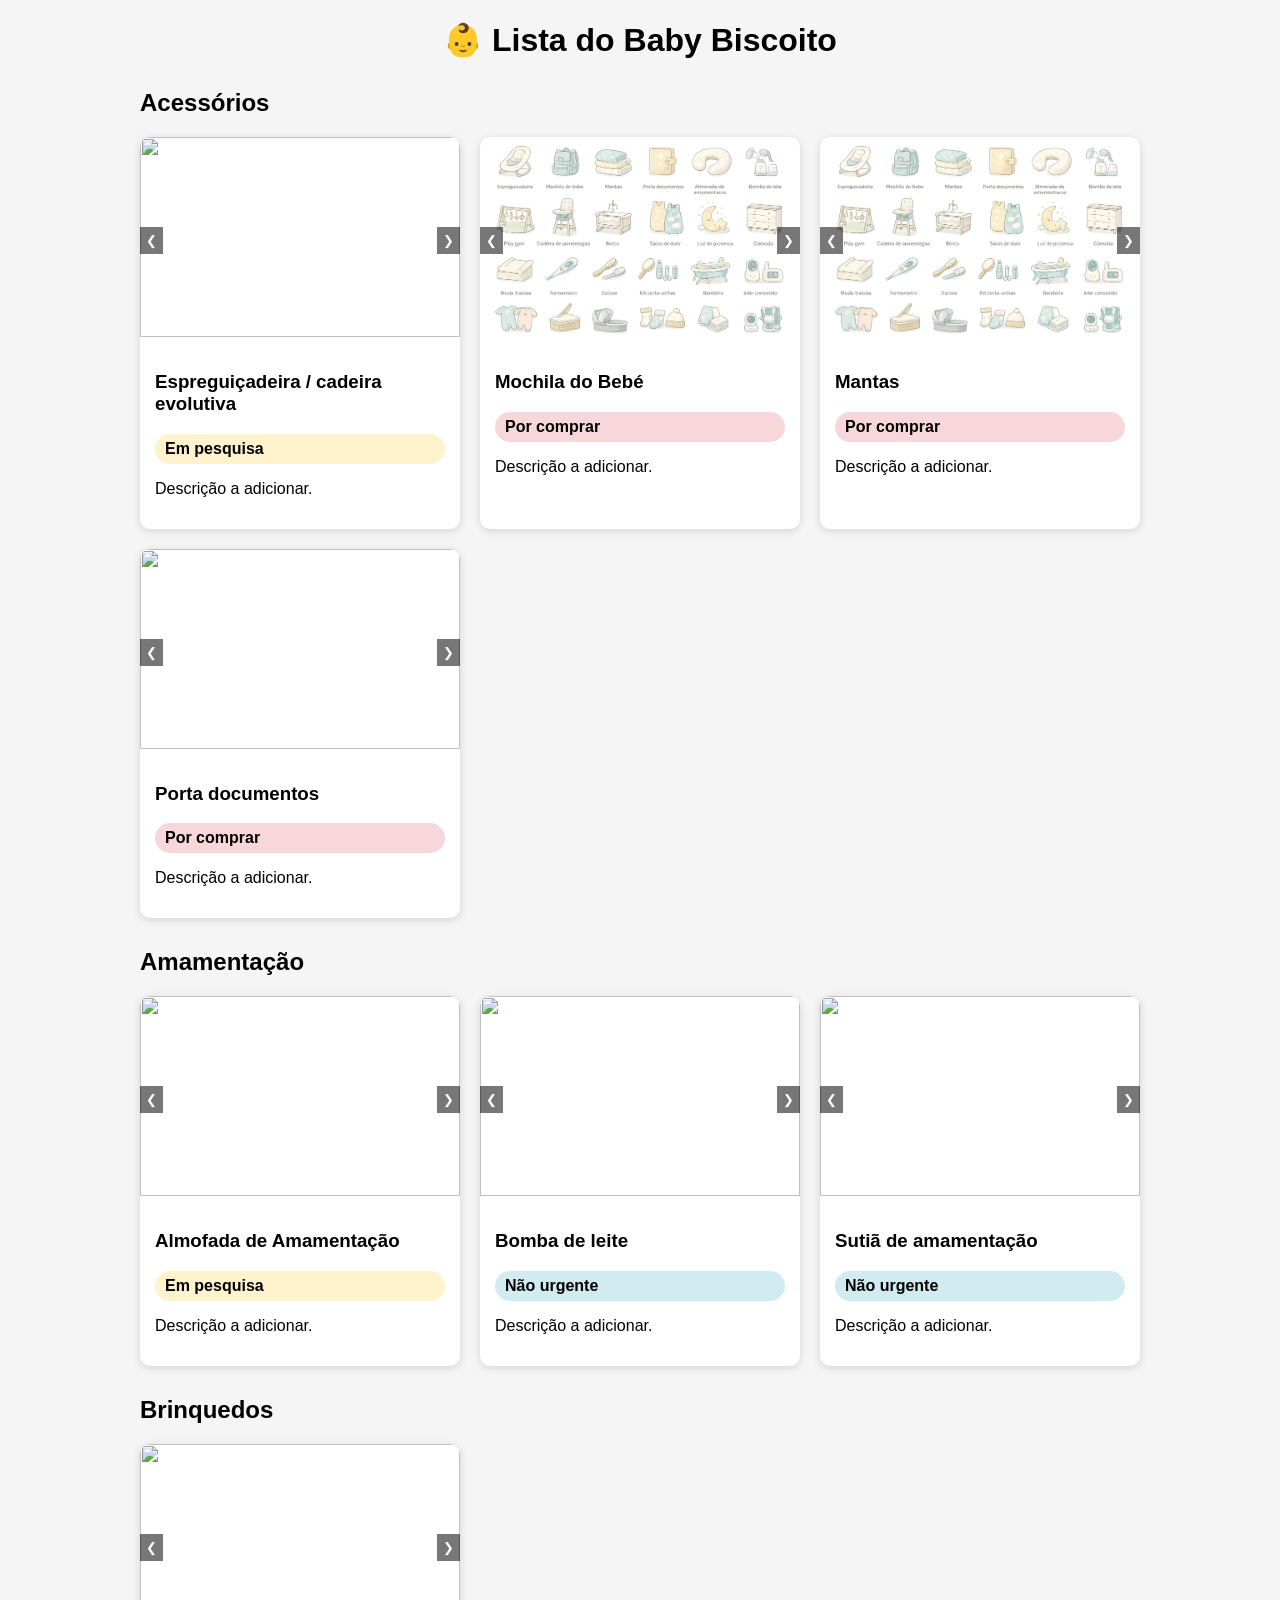
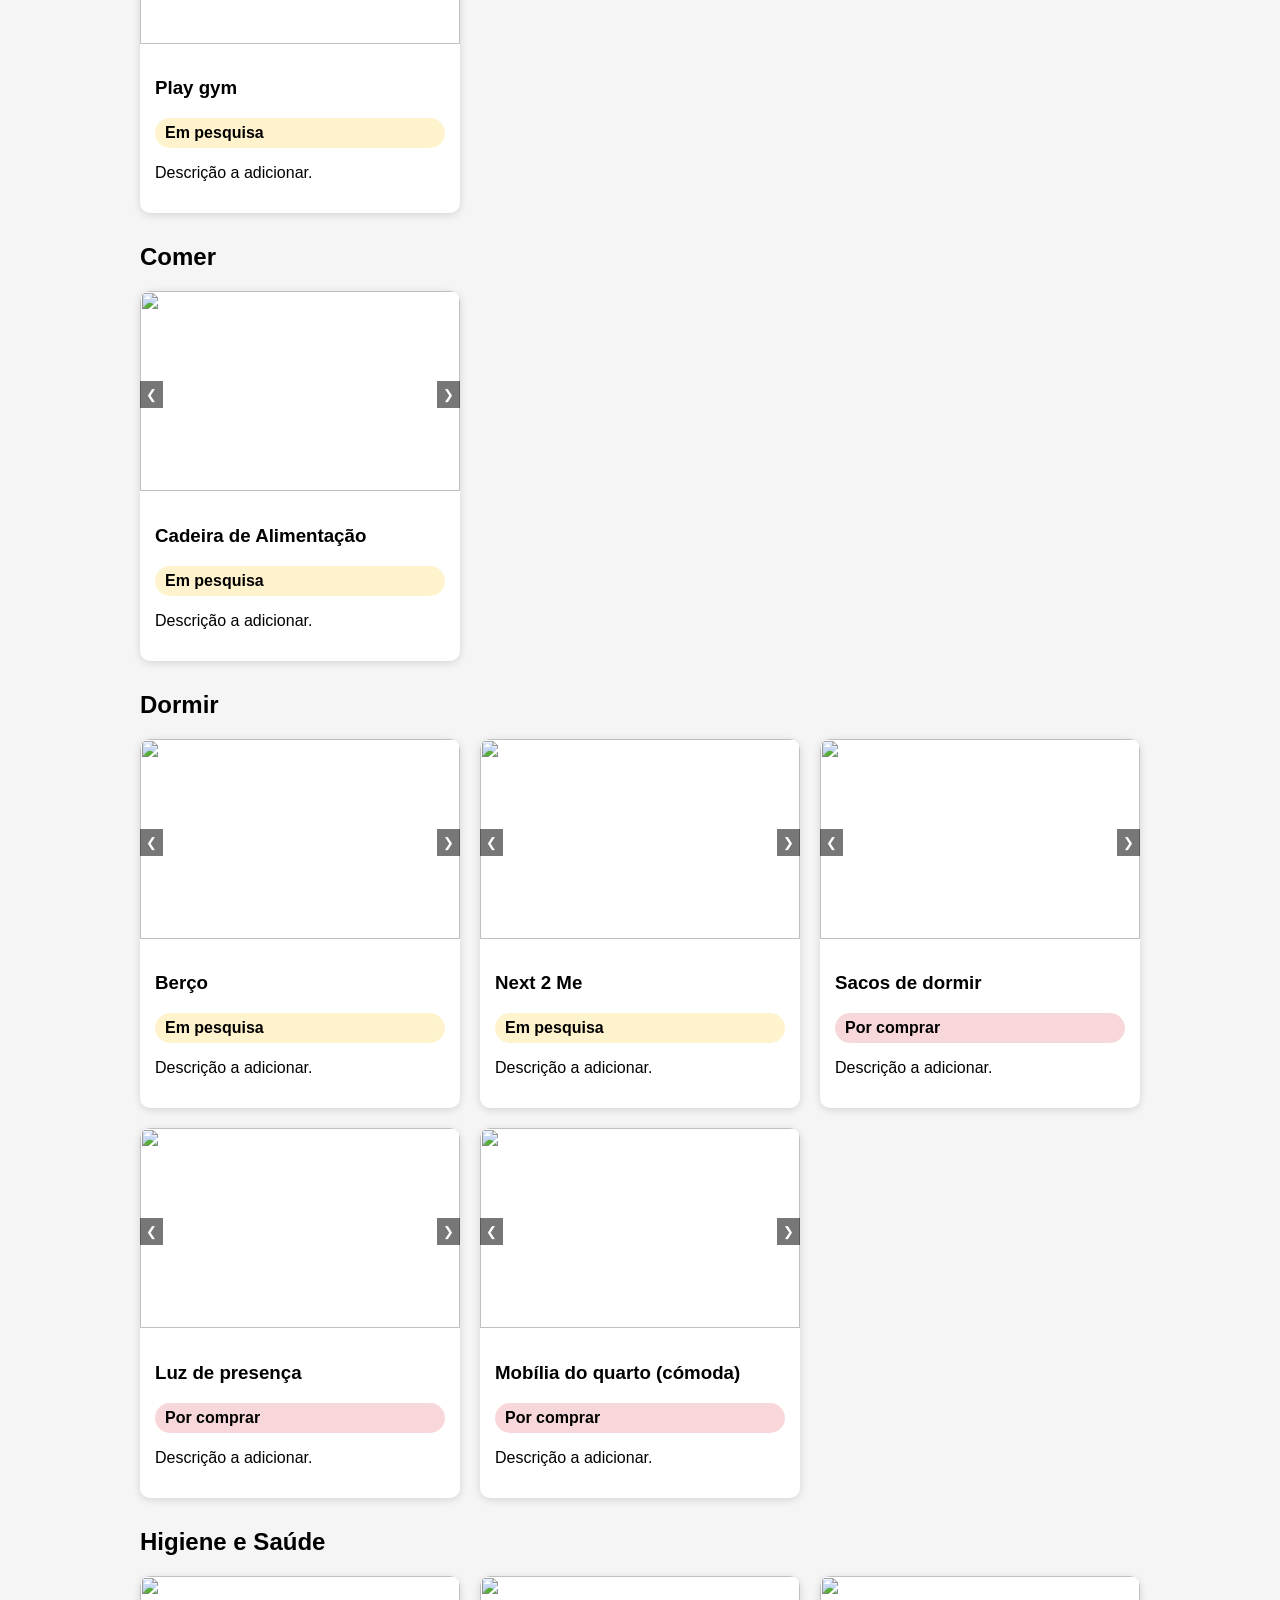
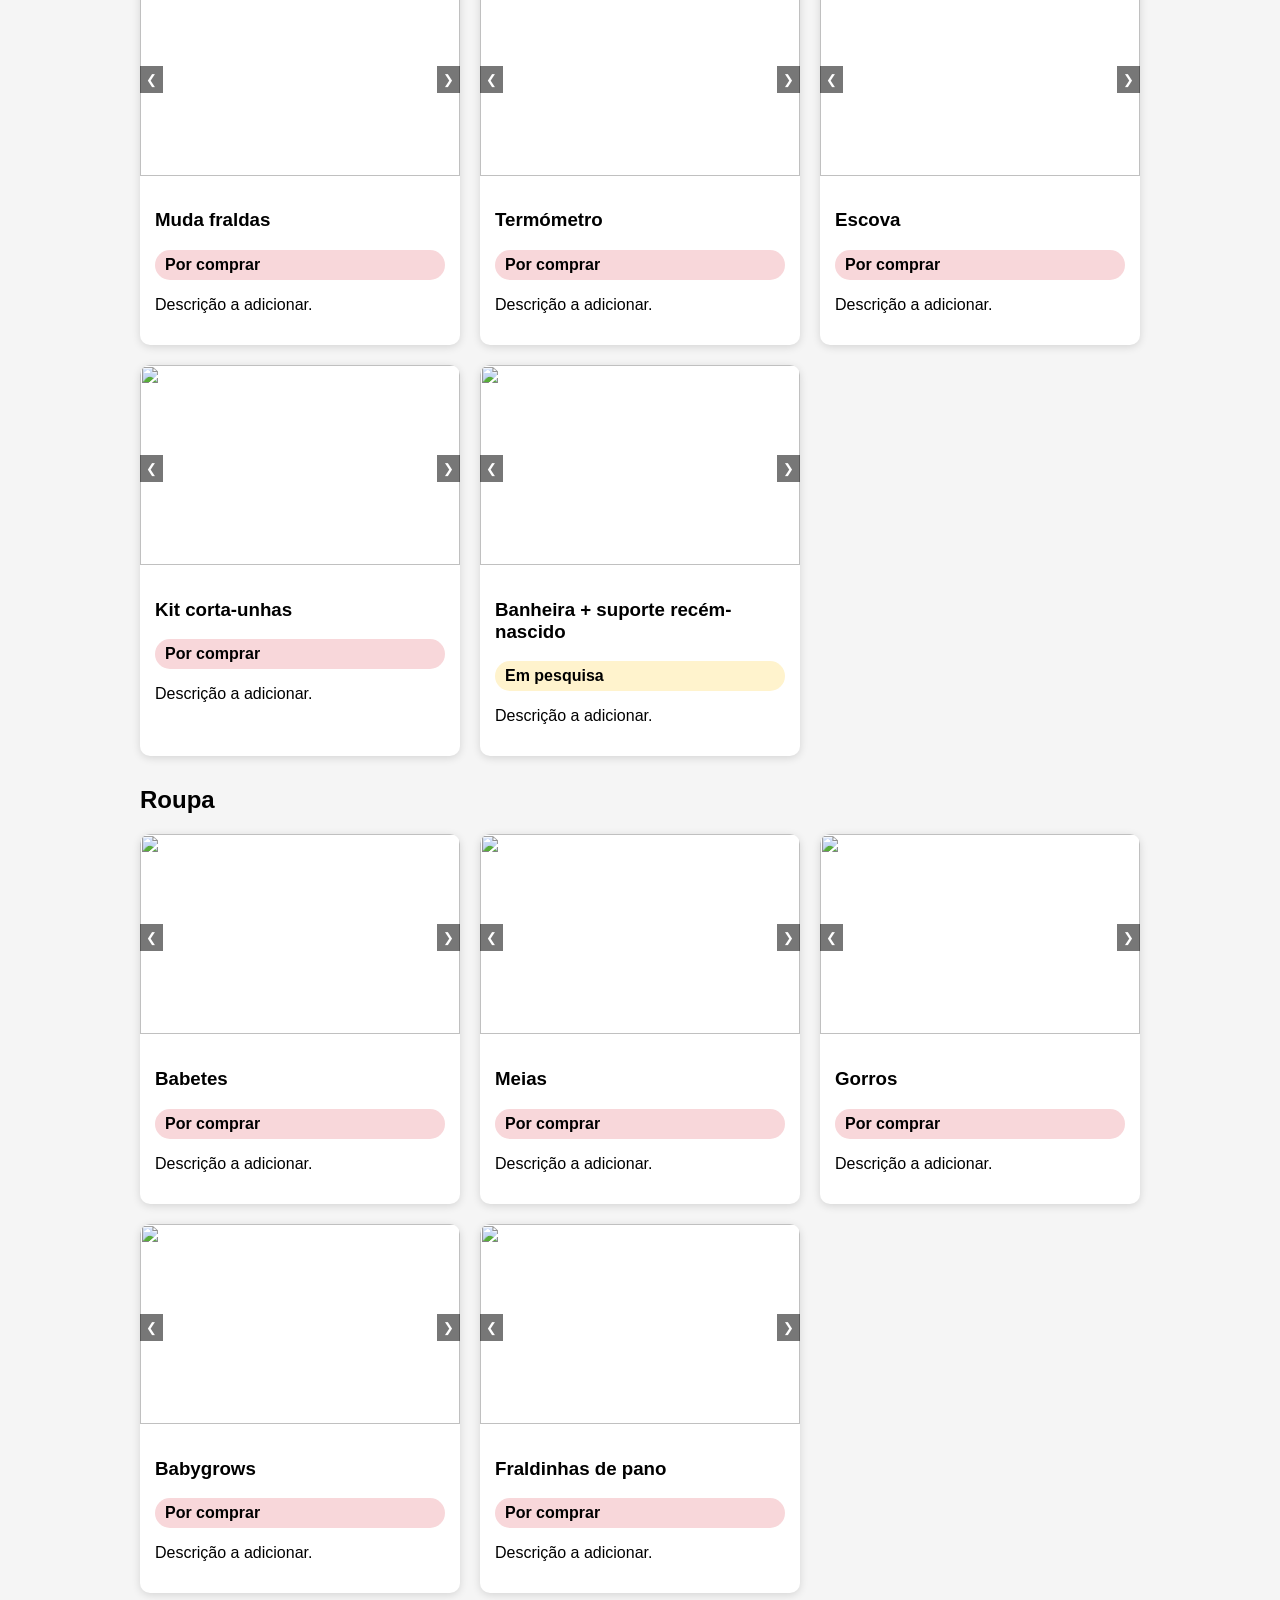
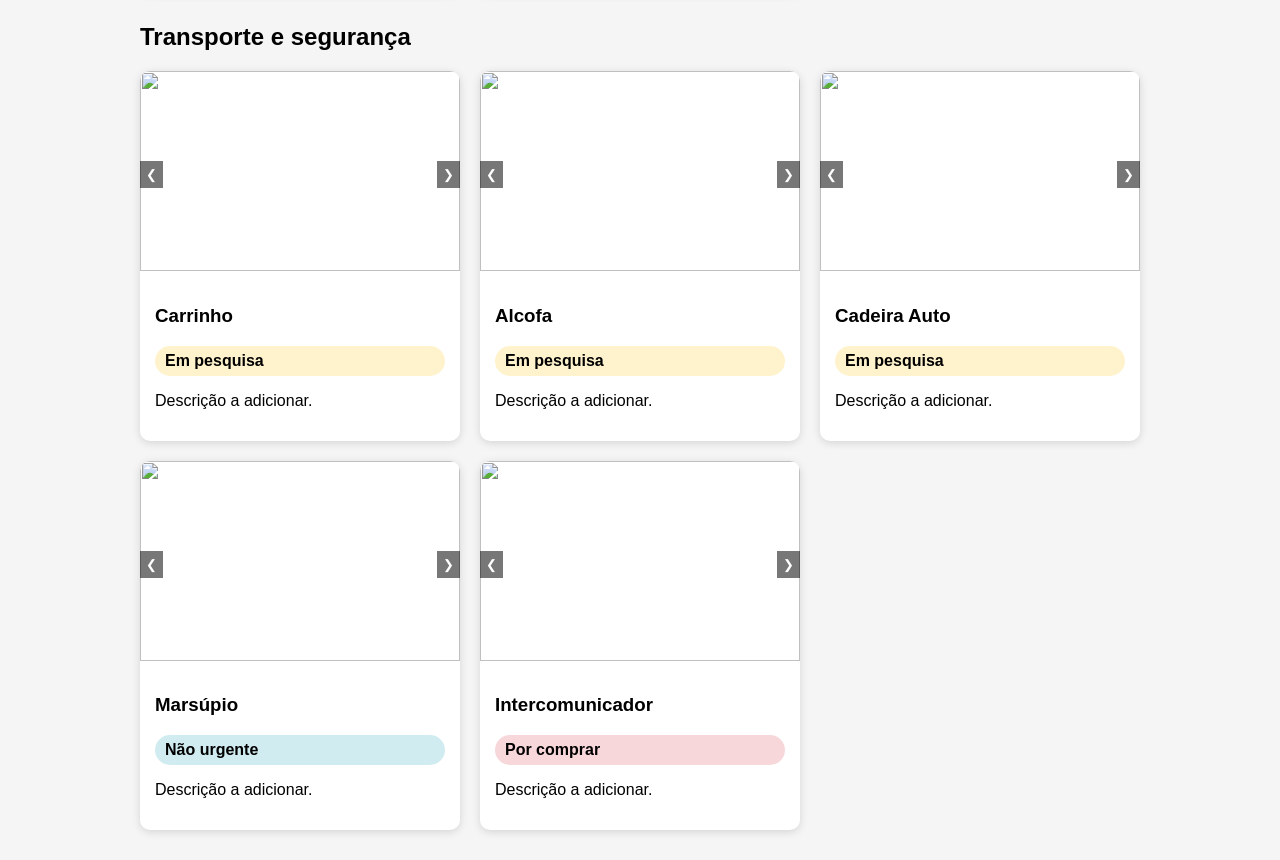
==== index.html @ 650ab115 "image test" ====
<!DOCTYPE html>
<html lang="pt">

  <head>
    <meta charset="UTF-8">
    <meta name="viewport" content="width=device-width,initial-scale=1">
    <title>Baby</title>
    <style>
      body {
        font-family: Arial;
        background: #f5f5f5;
        margin: 20px
      }

      h1 {
        text-align: center
      }

      .cat {
        margin: 30px 0
      }

      .grid {
        display: grid;
        grid-template-columns: repeat(4, 320px);
        justify-content: center;
        gap: 20px;
      }

      .card {
        background: #fff;
        border-radius: 10px;
        box-shadow: 0 2px 8px #0002;
        overflow: hidden
      }

      .carousel {
        position: relative
      }

      .carousel img {
        display: none;
        width: 100%;
        height: 200px;
        object-fit: cover
      }

      .carousel img.active {
        display: block
      }

      .btn {
        position: absolute;
        top: 45%;
        background: #0008;
        color: #fff;
        border: 0;
        padding: 6px
      }

      .prev {
        left: 0
      }

      .next {
        right: 0
      }

      .content {
        padding: 15px
      }

      .badge {
        display: inline-block;
        padding: 6px 10px;
        border-radius: 20px;
        font-weight: bold
      }

      @media (max-width:1400px) {
        .grid {
          grid-template-columns: repeat(3, 320px);
        }
      }

      @media (max-width:1050px) {
        .grid {
          grid-template-columns: repeat(2, 320px);
        }
      }

      @media (max-width:700px) {
        .grid {
          grid-template-columns: 320px;
        }
      }

      .card {
        width: 320px;
        height: 100%;
        display: flex;
        flex-direction: column;
      }

      .carousel {
        height: 200px;
      }

      .content {
        display: flex;
        flex-direction: column;
        flex: 1;
      }

      .cat {
        width: max-content;
        margin: 30px auto;
      }

      .cat h2 {
        width: calc(4 * 320px + 3 * 20px);
        max-width: 100%;
        margin: 0 auto 20px auto;
      }

      @media (max-width:1400px) {
        .cat h2 {
          width: calc(3 * 320px + 2 * 20px);
        }
      }

      @media (max-width:1050px) {
        .cat h2 {
          width: calc(2 * 320px + 1 * 20px);
        }
      }

      @media (max-width:700px) {
        .cat h2 {
          width: 320px;
        }
      }
    </style>
    <style>
      .pesq {
        background: #fff3cd
      }

      .comp {
        background: #f8d7da
      }

      .na {
        background: #d1ecf1
      }
    </style>
  </head>

  <body>
    <h1>👶 Lista do Baby Biscoito</h1>
    <div class="cat">
      <h2>Acessórios</h2>
      <div class="grid">
        <div class="card">
          <div class="carousel"><img class="active" src="img/imagination.png"><img src="https://picsum.photos/seed/Espreguiçadeira/cadeiraevolutiva2/600/400"><button class="btn prev">❮</button><button class="btn next">❯</button></div>
          <div class="content">
            <h3>Espreguiçadeira / cadeira evolutiva</h3>
            <span class="badge pesq">Em pesquisa</span>
            <p>Descrição a adicionar.</p>
          </div>
        </div>
        <div class="card">
          <div class="carousel"><img class="active" src="img/baby.png"><img src="https://picsum.photos/seed/MochiladoBebé2/600/400"><button class="btn prev">❮</button><button class="btn next">❯</button></div>
          <div class="content">
            <h3>Mochila do Bebé</h3>
            <span class="badge comp">Por comprar</span>
            <p>Descrição a adicionar.</p>
          </div>
        </div>
        <div class="card">
          <div class="carousel"><img class="active" src="img/baby.png"><img src="https://picsum.photos/seed/Mantas2/600/400"><button class="btn prev">❮</button><button class="btn next">❯</button></div>
          <div class="content">
            <h3>Mantas</h3>
            <span class="badge comp">Por comprar</span>
            <p>Descrição a adicionar.</p>
          </div>
        </div>
        <div class="card">
          <div class="carousel"><img class="active" src="img/imagination.png"><img src="https://picsum.photos/seed/Portadocumentos2/600/400"><button class="btn prev">❮</button><button class="btn next">❯</button></div>
          <div class="content">
            <h3>Porta documentos</h3>
            <span class="badge comp">Por comprar</span>
            <p>Descrição a adicionar.</p>
          </div>
        </div>
      </div>
    </div>
    <div class="cat">
      <h2>Amamentação</h2>
      <div class="grid">
        <div class="card">
          <div class="carousel"><img class="active" src="img/imagination.png"><img src="https://picsum.photos/seed/AlmofadadeAmamentação2/600/400"><button class="btn prev">❮</button><button class="btn next">❯</button></div>
          <div class="content">
            <h3>Almofada de Amamentação</h3>
            <span class="badge pesq">Em pesquisa</span>
            <p>Descrição a adicionar.</p>
          </div>
        </div>
        <div class="card">
          <div class="carousel"><img class="active" src="img/imagination.png"><img src="https://picsum.photos/seed/Bombadeleite2/600/400"><button class="btn prev">❮</button><button class="btn next">❯</button></div>
          <div class="content">
            <h3>Bomba de leite</h3>
            <span class="badge na">Não urgente</span>
            <p>Descrição a adicionar.</p>
          </div>
        </div>
        <div class="card">
          <div class="carousel"><img class="active" src="img/imagination.png"><img src="https://picsum.photos/seed/Sutiãdeamamentação2/600/400"><button class="btn prev">❮</button><button class="btn next">❯</button></div>
          <div class="content">
            <h3>Sutiã de amamentação</h3>
            <span class="badge na">Não urgente</span>
            <p>Descrição a adicionar.</p>
          </div>
        </div>
      </div>
    </div>
    <div class="cat">
      <h2>Brinquedos</h2>
      <div class="grid">
        <div class="card">
          <div class="carousel"><img class="active" src="img/imagination.png"><img src="https://picsum.photos/seed/Playgym2/600/400"><button class="btn prev">❮</button><button class="btn next">❯</button></div>
          <div class="content">
            <h3>Play gym</h3>
            <span class="badge pesq">Em pesquisa</span>
            <p>Descrição a adicionar.</p>
          </div>
        </div>
      </div>
    </div>
    <div class="cat">
      <h2>Comer</h2>
      <div class="grid">
        <div class="card">
          <div class="carousel"><img class="active" src="img/imagination.png"><img src="https://picsum.photos/seed/CadeiradeAlimentação2/600/400"><button class="btn prev">❮</button><button class="btn next">❯</button></div>
          <div class="content">
            <h3>Cadeira de Alimentação</h3>
            <span class="badge pesq">Em pesquisa</span>
            <p>Descrição a adicionar.</p>
          </div>
        </div>
      </div>
    </div>
    <div class="cat">
      <h2>Dormir</h2>
      <div class="grid">
        <div class="card">
          <div class="carousel"><img class="active" src="img/imagination.png"><img src="https://picsum.photos/seed/Berço2/600/400"><button class="btn prev">❮</button><button class="btn next">❯</button></div>
          <div class="content">
            <h3>Berço</h3>
            <span class="badge pesq">Em pesquisa</span>
            <p>Descrição a adicionar.</p>
          </div>
        </div>
        <div class="card">
          <div class="carousel"><img class="active" src="img/imagination.png"><img src="https://picsum.photos/seed/Next2Me2/600/400"><button class="btn prev">❮</button><button class="btn next">❯</button></div>
          <div class="content">
            <h3>Next 2 Me</h3>
            <span class="badge pesq">Em pesquisa</span>
            <p>Descrição a adicionar.</p>
          </div>
        </div>
        <div class="card">
          <div class="carousel"><img class="active" src="img/imagination.png"><img src="https://picsum.photos/seed/Sacosdedormir2/600/400"><button class="btn prev">❮</button><button class="btn next">❯</button></div>
          <div class="content">
            <h3>Sacos de dormir</h3>
            <span class="badge comp">Por comprar</span>
            <p>Descrição a adicionar.</p>
          </div>
        </div>
        <div class="card">
          <div class="carousel"><img class="active" src="img/imagination.png"><img src="https://picsum.photos/seed/Luzdepresença2/600/400"><button class="btn prev">❮</button><button class="btn next">❯</button></div>
          <div class="content">
            <h3>Luz de presença</h3>
            <span class="badge comp">Por comprar</span>
            <p>Descrição a adicionar.</p>
          </div>
        </div>
        <div class="card">
          <div class="carousel"><img class="active" src="img/imagination.png"><img src="https://picsum.photos/seed/Mobíliadoquarto(cómoda)2/600/400"><button class="btn prev">❮</button><button class="btn next">❯</button></div>
          <div class="content">
            <h3>Mobília do quarto (cómoda)</h3>
            <span class="badge comp">Por comprar</span>
            <p>Descrição a adicionar.</p>
          </div>
        </div>
      </div>
    </div>
    <div class="cat">
      <h2>Higiene e Saúde</h2>
      <div class="grid">
        <div class="card">
          <div class="carousel"><img class="active" src="img/imagination.png"><img src="https://picsum.photos/seed/Mudafraldas2/600/400"><button class="btn prev">❮</button><button class="btn next">❯</button></div>
          <div class="content">
            <h3>Muda fraldas</h3>
            <span class="badge comp">Por comprar</span>
            <p>Descrição a adicionar.</p>
          </div>
        </div>
        <div class="card">
          <div class="carousel"><img class="active" src="img/imagination.png"><img src="https://picsum.photos/seed/Termómetro2/600/400"><button class="btn prev">❮</button><button class="btn next">❯</button></div>
          <div class="content">
            <h3>Termómetro</h3>
            <span class="badge comp">Por comprar</span>
            <p>Descrição a adicionar.</p>
          </div>
        </div>
        <div class="card">
          <div class="carousel"><img class="active" src="img/imagination.png"><img src="https://picsum.photos/seed/Escova2/600/400"><button class="btn prev">❮</button><button class="btn next">❯</button></div>
          <div class="content">
            <h3>Escova</h3>
            <span class="badge comp">Por comprar</span>
            <p>Descrição a adicionar.</p>
          </div>
        </div>
        <div class="card">
          <div class="carousel"><img class="active" src="img/imagination.png"><img src="https://picsum.photos/seed/Kitcorta-unhas2/600/400"><button class="btn prev">❮</button><button class="btn next">❯</button></div>
          <div class="content">
            <h3>Kit corta-unhas</h3>
            <span class="badge comp">Por comprar</span>
            <p>Descrição a adicionar.</p>
          </div>
        </div>
        <div class="card">
          <div class="carousel"><img class="active" src="img/imagination.png"><img src="https://picsum.photos/seed/Banheira+suporterecém-nascido2/600/400"><button class="btn prev">❮</button><button class="btn next">❯</button></div>
          <div class="content">
            <h3>Banheira + suporte recém-nascido</h3>
            <span class="badge pesq">Em pesquisa</span>
            <p>Descrição a adicionar.</p>
          </div>
        </div>
      </div>
    </div>
    <div class="cat">
      <h2>Roupa</h2>
      <div class="grid">
        <div class="card">
          <div class="carousel"><img class="active" src="img/imagination.png"><img src="https://picsum.photos/seed/Babetes2/600/400"><button class="btn prev">❮</button><button class="btn next">❯</button></div>
          <div class="content">
            <h3>Babetes</h3>
            <span class="badge comp">Por comprar</span>
            <p>Descrição a adicionar.</p>
          </div>
        </div>
        <div class="card">
          <div class="carousel"><img class="active" src="img/imagination.png"><img src="https://picsum.photos/seed/Meias2/600/400"><button class="btn prev">❮</button><button class="btn next">❯</button></div>
          <div class="content">
            <h3>Meias</h3>
            <span class="badge comp">Por comprar</span>
            <p>Descrição a adicionar.</p>
          </div>
        </div>
        <div class="card">
          <div class="carousel"><img class="active" src="img/imagination.png"><img src="https://picsum.photos/seed/Gorros2/600/400"><button class="btn prev">❮</button><button class="btn next">❯</button></div>
          <div class="content">
            <h3>Gorros</h3>
            <span class="badge comp">Por comprar</span>
            <p>Descrição a adicionar.</p>
          </div>
        </div>
        <div class="card">
          <div class="carousel"><img class="active" src="img/imagination.png"><img src="https://picsum.photos/seed/Babygrows2/600/400"><button class="btn prev">❮</button><button class="btn next">❯</button></div>
          <div class="content">
            <h3>Babygrows</h3>
            <span class="badge comp">Por comprar</span>
            <p>Descrição a adicionar.</p>
          </div>
        </div>
        <div class="card">
          <div class="carousel"><img class="active" src="img/imagination.png"><img src="https://picsum.photos/seed/Fraldinhasdepano2/600/400"><button class="btn prev">❮</button><button class="btn next">❯</button></div>
          <div class="content">
            <h3>Fraldinhas de pano</h3>
            <span class="badge comp">Por comprar</span>
            <p>Descrição a adicionar.</p>
          </div>
        </div>
      </div>
    </div>
    <div class="cat">
      <h2>Transporte e segurança</h2>
      <div class="grid">
        <div class="card">
          <div class="carousel"><img class="active" src="img/imagination.png"><img src="https://picsum.photos/seed/Carrinho2/600/400"><button class="btn prev">❮</button><button class="btn next">❯</button></div>
          <div class="content">
            <h3>Carrinho</h3>
            <span class="badge pesq">Em pesquisa</span>
            <p>Descrição a adicionar.</p>
          </div>
        </div>
        <div class="card">
          <div class="carousel"><img class="active" src="img/imagination.png"><img src="https://picsum.photos/seed/Alcofa2/600/400"><button class="btn prev">❮</button><button class="btn next">❯</button></div>
          <div class="content">
            <h3>Alcofa</h3>
            <span class="badge pesq">Em pesquisa</span>
            <p>Descrição a adicionar.</p>
          </div>
        </div>
        <div class="card">
          <div class="carousel"><img class="active" src="img/imagination.png"><img src="https://picsum.photos/seed/CadeiraAuto2/600/400"><button class="btn prev">❮</button><button class="btn next">❯</button></div>
          <div class="content">
            <h3>Cadeira Auto</h3>
            <span class="badge pesq">Em pesquisa</span>
            <p>Descrição a adicionar.</p>
          </div>
        </div>
        <div class="card">
          <div class="carousel"><img class="active" src="img/imagination.png"><img src="https://picsum.photos/seed/Marsúpio2/600/400"><button class="btn prev">❮</button><button class="btn next">❯</button></div>
          <div class="content">
            <h3>Marsúpio</h3>
            <span class="badge na">Não urgente</span>
            <p>Descrição a adicionar.</p>
          </div>
        </div>
        <div class="card">
          <div class="carousel"><img class="active" src="img/imagination.png"><img src="https://picsum.photos/seed/Intercomunicador2/600/400"><button class="btn prev">❮</button><button class="btn next">❯</button></div>
          <div class="content">
            <h3>Intercomunicador</h3>
            <span class="badge comp">Por comprar</span>
            <p>Descrição a adicionar.</p>
          </div>
        </div>
      </div>
    </div>
    <script>
      document.querySelectorAll(".carousel").forEach(c => {
        let i = 0,
          imgs = c.querySelectorAll("img");

        function s() {
          imgs.forEach((m, n) => m.classList.toggle("active", n === i));
        }
        c.querySelector(".next").onclick = () => {
          i = (i + 1) % imgs.length;
          s()
        };
        c.querySelector(".prev").onclick = () => {
          i = (i - 1 + imgs.length) % imgs.length;
          s()
        };
      });
    </script>
  </body>

</html>
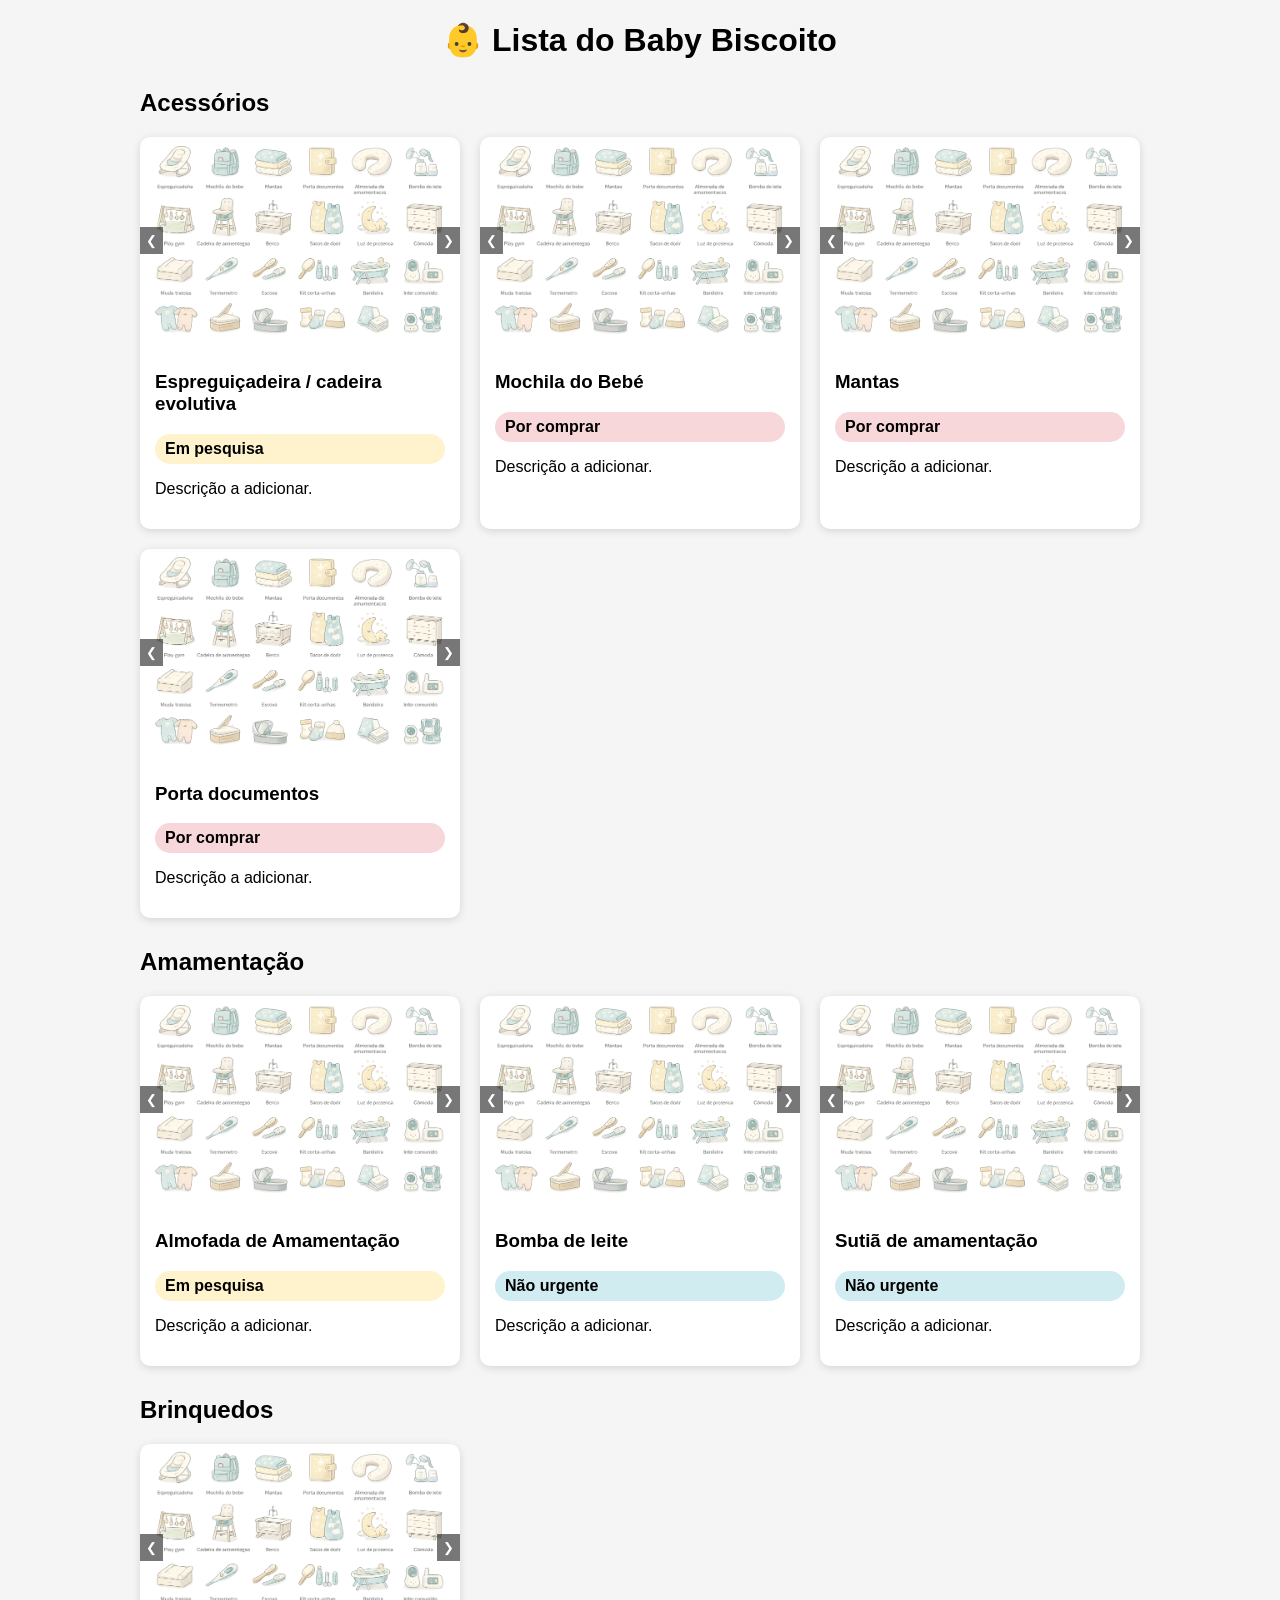
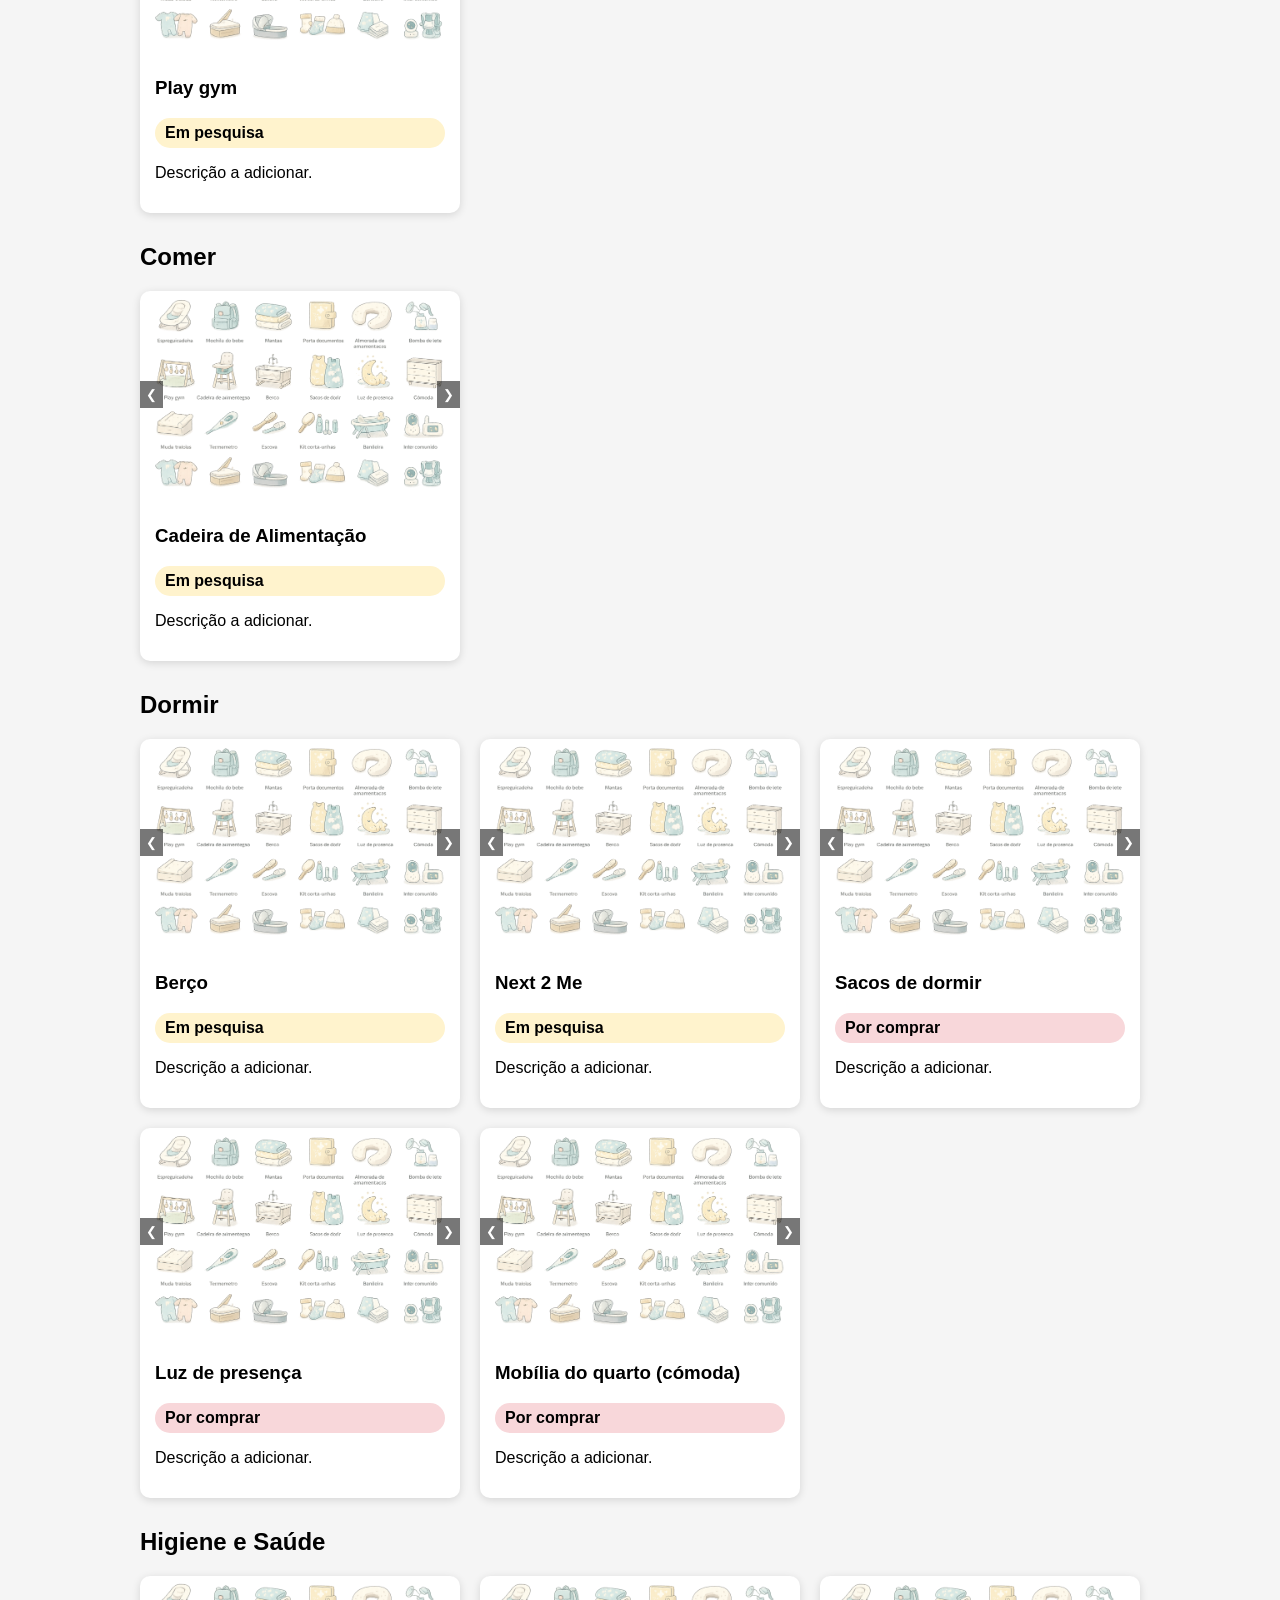
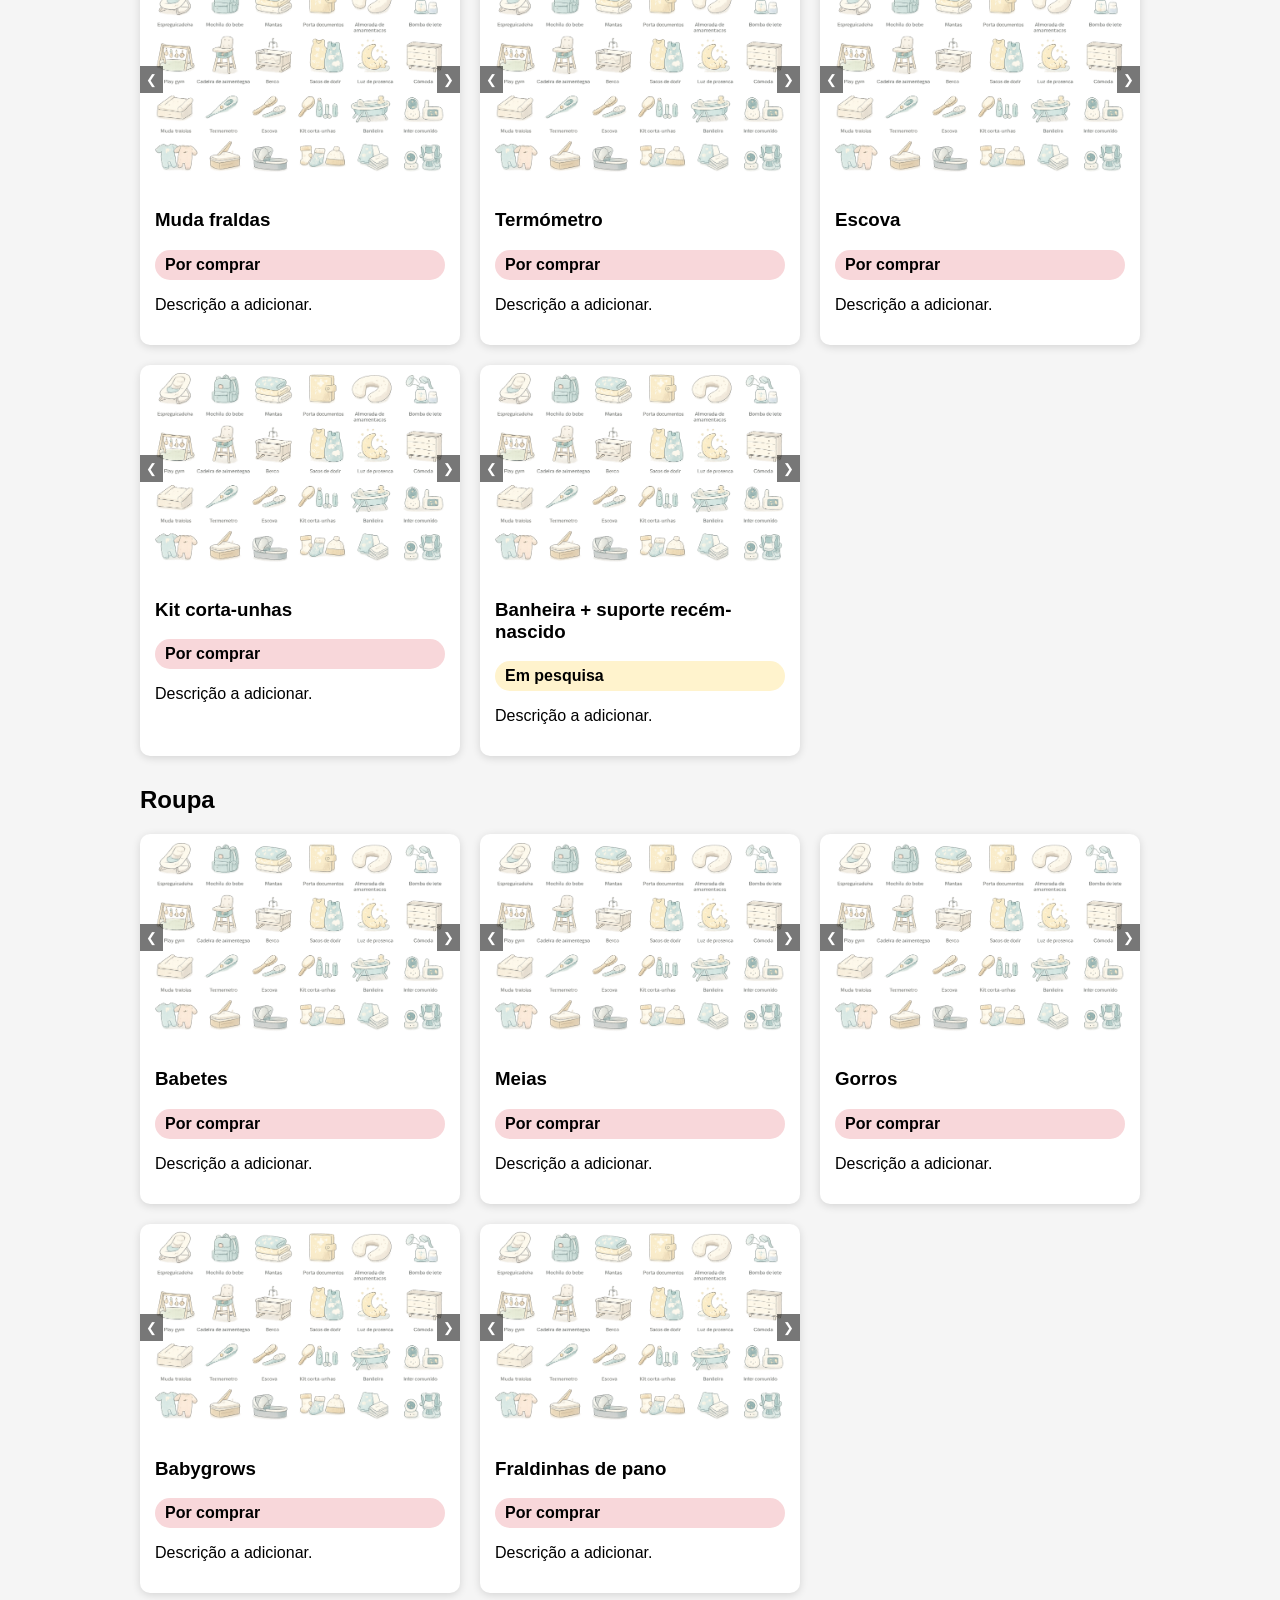
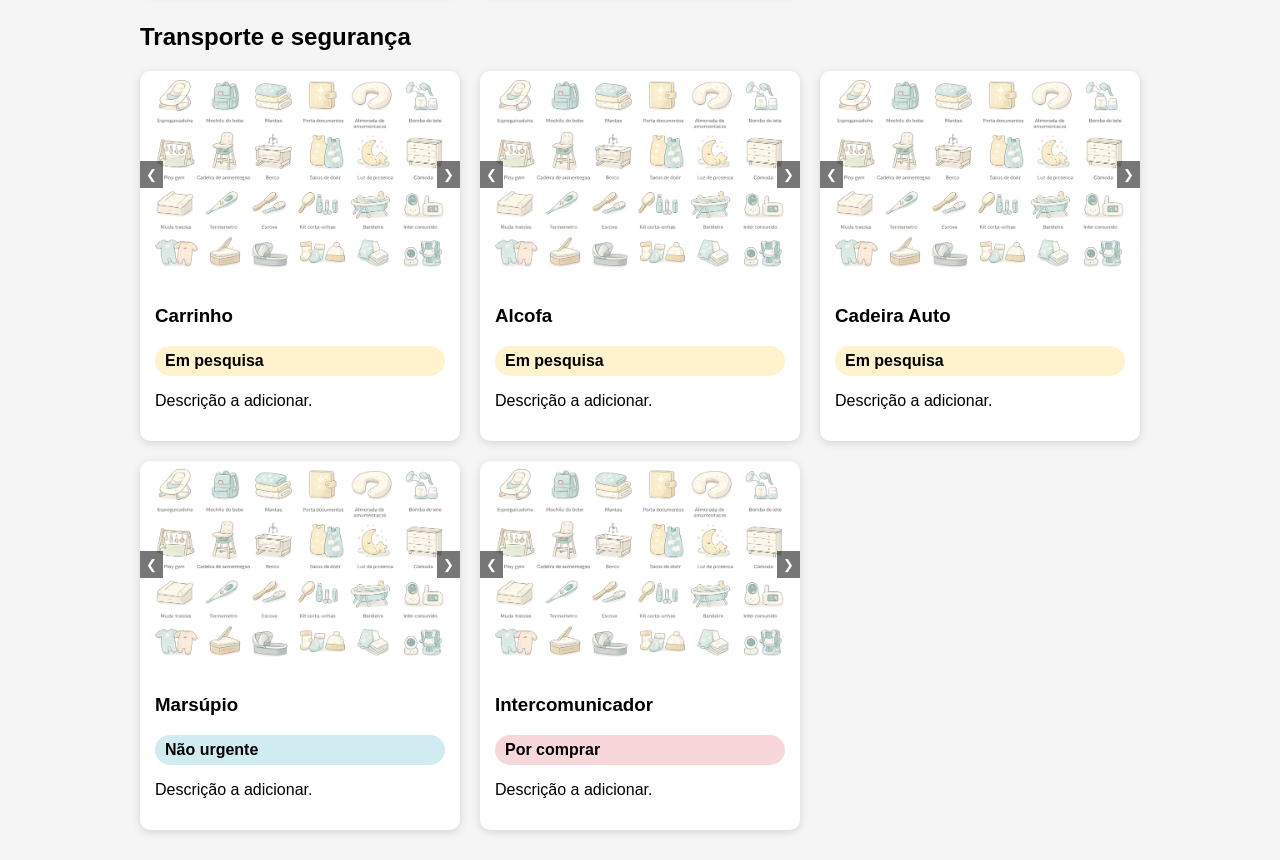
==== commit 2aa2a5a8: "images corrected" ====
--- a/index.html
+++ b/index.html
@@ -162,7 +162,7 @@
       <h2>Acessórios</h2>
       <div class="grid">
         <div class="card">
-          <div class="carousel"><img class="active" src="img/imagination.png"><img src="https://picsum.photos/seed/Espreguiçadeira/cadeiraevolutiva2/600/400"><button class="btn prev">❮</button><button class="btn next">❯</button></div>
+          <div class="carousel"><img class="active" src="img/baby.png"><img src="https://picsum.photos/seed/Espreguiçadeira/cadeiraevolutiva2/600/400"><button class="btn prev">❮</button><button class="btn next">❯</button></div>
           <div class="content">
             <h3>Espreguiçadeira / cadeira evolutiva</h3>
             <span class="badge pesq">Em pesquisa</span>
@@ -186,7 +186,7 @@
           </div>
         </div>
         <div class="card">
-          <div class="carousel"><img class="active" src="img/imagination.png"><img src="https://picsum.photos/seed/Portadocumentos2/600/400"><button class="btn prev">❮</button><button class="btn next">❯</button></div>
+          <div class="carousel"><img class="active" src="img/baby.png"><img src="https://picsum.photos/seed/Portadocumentos2/600/400"><button class="btn prev">❮</button><button class="btn next">❯</button></div>
           <div class="content">
             <h3>Porta documentos</h3>
             <span class="badge comp">Por comprar</span>
@@ -199,7 +199,7 @@
       <h2>Amamentação</h2>
       <div class="grid">
         <div class="card">
-          <div class="carousel"><img class="active" src="img/imagination.png"><img src="https://picsum.photos/seed/AlmofadadeAmamentação2/600/400"><button class="btn prev">❮</button><button class="btn next">❯</button></div>
+          <div class="carousel"><img class="active" src="img/baby.png"><img src="https://picsum.photos/seed/AlmofadadeAmamentação2/600/400"><button class="btn prev">❮</button><button class="btn next">❯</button></div>
           <div class="content">
             <h3>Almofada de Amamentação</h3>
             <span class="badge pesq">Em pesquisa</span>
@@ -207,7 +207,7 @@
           </div>
         </div>
         <div class="card">
-          <div class="carousel"><img class="active" src="img/imagination.png"><img src="https://picsum.photos/seed/Bombadeleite2/600/400"><button class="btn prev">❮</button><button class="btn next">❯</button></div>
+          <div class="carousel"><img class="active" src="img/baby.png"><img src="https://picsum.photos/seed/Bombadeleite2/600/400"><button class="btn prev">❮</button><button class="btn next">❯</button></div>
           <div class="content">
             <h3>Bomba de leite</h3>
             <span class="badge na">Não urgente</span>
@@ -215,7 +215,7 @@
           </div>
         </div>
         <div class="card">
-          <div class="carousel"><img class="active" src="img/imagination.png"><img src="https://picsum.photos/seed/Sutiãdeamamentação2/600/400"><button class="btn prev">❮</button><button class="btn next">❯</button></div>
+          <div class="carousel"><img class="active" src="img/baby.png"><img src="https://picsum.photos/seed/Sutiãdeamamentação2/600/400"><button class="btn prev">❮</button><button class="btn next">❯</button></div>
           <div class="content">
             <h3>Sutiã de amamentação</h3>
             <span class="badge na">Não urgente</span>
@@ -228,7 +228,7 @@
       <h2>Brinquedos</h2>
       <div class="grid">
         <div class="card">
-          <div class="carousel"><img class="active" src="img/imagination.png"><img src="https://picsum.photos/seed/Playgym2/600/400"><button class="btn prev">❮</button><button class="btn next">❯</button></div>
+          <div class="carousel"><img class="active" src="img/baby.png"><img src="https://picsum.photos/seed/Playgym2/600/400"><button class="btn prev">❮</button><button class="btn next">❯</button></div>
           <div class="content">
             <h3>Play gym</h3>
             <span class="badge pesq">Em pesquisa</span>
@@ -241,7 +241,7 @@
       <h2>Comer</h2>
       <div class="grid">
         <div class="card">
-          <div class="carousel"><img class="active" src="img/imagination.png"><img src="https://picsum.photos/seed/CadeiradeAlimentação2/600/400"><button class="btn prev">❮</button><button class="btn next">❯</button></div>
+          <div class="carousel"><img class="active" src="img/baby.png"><img src="https://picsum.photos/seed/CadeiradeAlimentação2/600/400"><button class="btn prev">❮</button><button class="btn next">❯</button></div>
           <div class="content">
             <h3>Cadeira de Alimentação</h3>
             <span class="badge pesq">Em pesquisa</span>
@@ -254,7 +254,7 @@
       <h2>Dormir</h2>
       <div class="grid">
         <div class="card">
-          <div class="carousel"><img class="active" src="img/imagination.png"><img src="https://picsum.photos/seed/Berço2/600/400"><button class="btn prev">❮</button><button class="btn next">❯</button></div>
+          <div class="carousel"><img class="active" src="img/baby.png"><img src="https://picsum.photos/seed/Berço2/600/400"><button class="btn prev">❮</button><button class="btn next">❯</button></div>
           <div class="content">
             <h3>Berço</h3>
             <span class="badge pesq">Em pesquisa</span>
@@ -262,7 +262,7 @@
           </div>
         </div>
         <div class="card">
-          <div class="carousel"><img class="active" src="img/imagination.png"><img src="https://picsum.photos/seed/Next2Me2/600/400"><button class="btn prev">❮</button><button class="btn next">❯</button></div>
+          <div class="carousel"><img class="active" src="img/baby.png"><img src="https://picsum.photos/seed/Next2Me2/600/400"><button class="btn prev">❮</button><button class="btn next">❯</button></div>
           <div class="content">
             <h3>Next 2 Me</h3>
             <span class="badge pesq">Em pesquisa</span>
@@ -270,7 +270,7 @@
           </div>
         </div>
         <div class="card">
-          <div class="carousel"><img class="active" src="img/imagination.png"><img src="https://picsum.photos/seed/Sacosdedormir2/600/400"><button class="btn prev">❮</button><button class="btn next">❯</button></div>
+          <div class="carousel"><img class="active" src="img/baby.png"><img src="https://picsum.photos/seed/Sacosdedormir2/600/400"><button class="btn prev">❮</button><button class="btn next">❯</button></div>
           <div class="content">
             <h3>Sacos de dormir</h3>
             <span class="badge comp">Por comprar</span>
@@ -278,7 +278,7 @@
           </div>
         </div>
         <div class="card">
-          <div class="carousel"><img class="active" src="img/imagination.png"><img src="https://picsum.photos/seed/Luzdepresença2/600/400"><button class="btn prev">❮</button><button class="btn next">❯</button></div>
+          <div class="carousel"><img class="active" src="img/baby.png"><img src="https://picsum.photos/seed/Luzdepresença2/600/400"><button class="btn prev">❮</button><button class="btn next">❯</button></div>
           <div class="content">
             <h3>Luz de presença</h3>
             <span class="badge comp">Por comprar</span>
@@ -286,7 +286,7 @@
           </div>
         </div>
         <div class="card">
-          <div class="carousel"><img class="active" src="img/imagination.png"><img src="https://picsum.photos/seed/Mobíliadoquarto(cómoda)2/600/400"><button class="btn prev">❮</button><button class="btn next">❯</button></div>
+          <div class="carousel"><img class="active" src="img/baby.png"><img src="https://picsum.photos/seed/Mobíliadoquarto(cómoda)2/600/400"><button class="btn prev">❮</button><button class="btn next">❯</button></div>
           <div class="content">
             <h3>Mobília do quarto (cómoda)</h3>
             <span class="badge comp">Por comprar</span>
@@ -299,7 +299,7 @@
       <h2>Higiene e Saúde</h2>
       <div class="grid">
         <div class="card">
-          <div class="carousel"><img class="active" src="img/imagination.png"><img src="https://picsum.photos/seed/Mudafraldas2/600/400"><button class="btn prev">❮</button><button class="btn next">❯</button></div>
+          <div class="carousel"><img class="active" src="img/baby.png"><img src="https://picsum.photos/seed/Mudafraldas2/600/400"><button class="btn prev">❮</button><button class="btn next">❯</button></div>
           <div class="content">
             <h3>Muda fraldas</h3>
             <span class="badge comp">Por comprar</span>
@@ -307,7 +307,7 @@
           </div>
         </div>
         <div class="card">
-          <div class="carousel"><img class="active" src="img/imagination.png"><img src="https://picsum.photos/seed/Termómetro2/600/400"><button class="btn prev">❮</button><button class="btn next">❯</button></div>
+          <div class="carousel"><img class="active" src="img/baby.png"><img src="https://picsum.photos/seed/Termómetro2/600/400"><button class="btn prev">❮</button><button class="btn next">❯</button></div>
           <div class="content">
             <h3>Termómetro</h3>
             <span class="badge comp">Por comprar</span>
@@ -315,7 +315,7 @@
           </div>
         </div>
         <div class="card">
-          <div class="carousel"><img class="active" src="img/imagination.png"><img src="https://picsum.photos/seed/Escova2/600/400"><button class="btn prev">❮</button><button class="btn next">❯</button></div>
+          <div class="carousel"><img class="active" src="img/baby.png"><img src="https://picsum.photos/seed/Escova2/600/400"><button class="btn prev">❮</button><button class="btn next">❯</button></div>
           <div class="content">
             <h3>Escova</h3>
             <span class="badge comp">Por comprar</span>
@@ -323,7 +323,7 @@
           </div>
         </div>
         <div class="card">
-          <div class="carousel"><img class="active" src="img/imagination.png"><img src="https://picsum.photos/seed/Kitcorta-unhas2/600/400"><button class="btn prev">❮</button><button class="btn next">❯</button></div>
+          <div class="carousel"><img class="active" src="img/baby.png"><img src="https://picsum.photos/seed/Kitcorta-unhas2/600/400"><button class="btn prev">❮</button><button class="btn next">❯</button></div>
           <div class="content">
             <h3>Kit corta-unhas</h3>
             <span class="badge comp">Por comprar</span>
@@ -331,7 +331,7 @@
           </div>
         </div>
         <div class="card">
-          <div class="carousel"><img class="active" src="img/imagination.png"><img src="https://picsum.photos/seed/Banheira+suporterecém-nascido2/600/400"><button class="btn prev">❮</button><button class="btn next">❯</button></div>
+          <div class="carousel"><img class="active" src="img/baby.png"><img src="https://picsum.photos/seed/Banheira+suporterecém-nascido2/600/400"><button class="btn prev">❮</button><button class="btn next">❯</button></div>
           <div class="content">
             <h3>Banheira + suporte recém-nascido</h3>
             <span class="badge pesq">Em pesquisa</span>
@@ -344,7 +344,7 @@
       <h2>Roupa</h2>
       <div class="grid">
         <div class="card">
-          <div class="carousel"><img class="active" src="img/imagination.png"><img src="https://picsum.photos/seed/Babetes2/600/400"><button class="btn prev">❮</button><button class="btn next">❯</button></div>
+          <div class="carousel"><img class="active" src="img/baby.png"><img src="https://picsum.photos/seed/Babetes2/600/400"><button class="btn prev">❮</button><button class="btn next">❯</button></div>
           <div class="content">
             <h3>Babetes</h3>
             <span class="badge comp">Por comprar</span>
@@ -352,7 +352,7 @@
           </div>
         </div>
         <div class="card">
-          <div class="carousel"><img class="active" src="img/imagination.png"><img src="https://picsum.photos/seed/Meias2/600/400"><button class="btn prev">❮</button><button class="btn next">❯</button></div>
+          <div class="carousel"><img class="active" src="img/baby.png"><img src="https://picsum.photos/seed/Meias2/600/400"><button class="btn prev">❮</button><button class="btn next">❯</button></div>
           <div class="content">
             <h3>Meias</h3>
             <span class="badge comp">Por comprar</span>
@@ -360,7 +360,7 @@
           </div>
         </div>
         <div class="card">
-          <div class="carousel"><img class="active" src="img/imagination.png"><img src="https://picsum.photos/seed/Gorros2/600/400"><button class="btn prev">❮</button><button class="btn next">❯</button></div>
+          <div class="carousel"><img class="active" src="img/baby.png"><img src="https://picsum.photos/seed/Gorros2/600/400"><button class="btn prev">❮</button><button class="btn next">❯</button></div>
           <div class="content">
             <h3>Gorros</h3>
             <span class="badge comp">Por comprar</span>
@@ -368,7 +368,7 @@
           </div>
         </div>
         <div class="card">
-          <div class="carousel"><img class="active" src="img/imagination.png"><img src="https://picsum.photos/seed/Babygrows2/600/400"><button class="btn prev">❮</button><button class="btn next">❯</button></div>
+          <div class="carousel"><img class="active" src="img/baby.png"><img src="https://picsum.photos/seed/Babygrows2/600/400"><button class="btn prev">❮</button><button class="btn next">❯</button></div>
           <div class="content">
             <h3>Babygrows</h3>
             <span class="badge comp">Por comprar</span>
@@ -376,7 +376,7 @@
           </div>
         </div>
         <div class="card">
-          <div class="carousel"><img class="active" src="img/imagination.png"><img src="https://picsum.photos/seed/Fraldinhasdepano2/600/400"><button class="btn prev">❮</button><button class="btn next">❯</button></div>
+          <div class="carousel"><img class="active" src="img/baby.png"><img src="https://picsum.photos/seed/Fraldinhasdepano2/600/400"><button class="btn prev">❮</button><button class="btn next">❯</button></div>
           <div class="content">
             <h3>Fraldinhas de pano</h3>
             <span class="badge comp">Por comprar</span>
@@ -389,7 +389,7 @@
       <h2>Transporte e segurança</h2>
       <div class="grid">
         <div class="card">
-          <div class="carousel"><img class="active" src="img/imagination.png"><img src="https://picsum.photos/seed/Carrinho2/600/400"><button class="btn prev">❮</button><button class="btn next">❯</button></div>
+          <div class="carousel"><img class="active" src="img/baby.png"><img src="https://picsum.photos/seed/Carrinho2/600/400"><button class="btn prev">❮</button><button class="btn next">❯</button></div>
           <div class="content">
             <h3>Carrinho</h3>
             <span class="badge pesq">Em pesquisa</span>
@@ -397,7 +397,7 @@
           </div>
         </div>
         <div class="card">
-          <div class="carousel"><img class="active" src="img/imagination.png"><img src="https://picsum.photos/seed/Alcofa2/600/400"><button class="btn prev">❮</button><button class="btn next">❯</button></div>
+          <div class="carousel"><img class="active" src="img/baby.png"><img src="https://picsum.photos/seed/Alcofa2/600/400"><button class="btn prev">❮</button><button class="btn next">❯</button></div>
           <div class="content">
             <h3>Alcofa</h3>
             <span class="badge pesq">Em pesquisa</span>
@@ -405,7 +405,7 @@
           </div>
         </div>
         <div class="card">
-          <div class="carousel"><img class="active" src="img/imagination.png"><img src="https://picsum.photos/seed/CadeiraAuto2/600/400"><button class="btn prev">❮</button><button class="btn next">❯</button></div>
+          <div class="carousel"><img class="active" src="img/baby.png"><img src="https://picsum.photos/seed/CadeiraAuto2/600/400"><button class="btn prev">❮</button><button class="btn next">❯</button></div>
           <div class="content">
             <h3>Cadeira Auto</h3>
             <span class="badge pesq">Em pesquisa</span>
@@ -413,7 +413,7 @@
           </div>
         </div>
         <div class="card">
-          <div class="carousel"><img class="active" src="img/imagination.png"><img src="https://picsum.photos/seed/Marsúpio2/600/400"><button class="btn prev">❮</button><button class="btn next">❯</button></div>
+          <div class="carousel"><img class="active" src="img/baby.png"><img src="https://picsum.photos/seed/Marsúpio2/600/400"><button class="btn prev">❮</button><button class="btn next">❯</button></div>
           <div class="content">
             <h3>Marsúpio</h3>
             <span class="badge na">Não urgente</span>
@@ -421,7 +421,7 @@
           </div>
         </div>
         <div class="card">
-          <div class="carousel"><img class="active" src="img/imagination.png"><img src="https://picsum.photos/seed/Intercomunicador2/600/400"><button class="btn prev">❮</button><button class="btn next">❯</button></div>
+          <div class="carousel"><img class="active" src="img/baby.png"><img src="https://picsum.photos/seed/Intercomunicador2/600/400"><button class="btn prev">❮</button><button class="btn next">❯</button></div>
           <div class="content">
             <h3>Intercomunicador</h3>
             <span class="badge comp">Por comprar</span>
@@ -450,4 +450,4 @@
     </script>
   </body>
 
-</html>+</html>
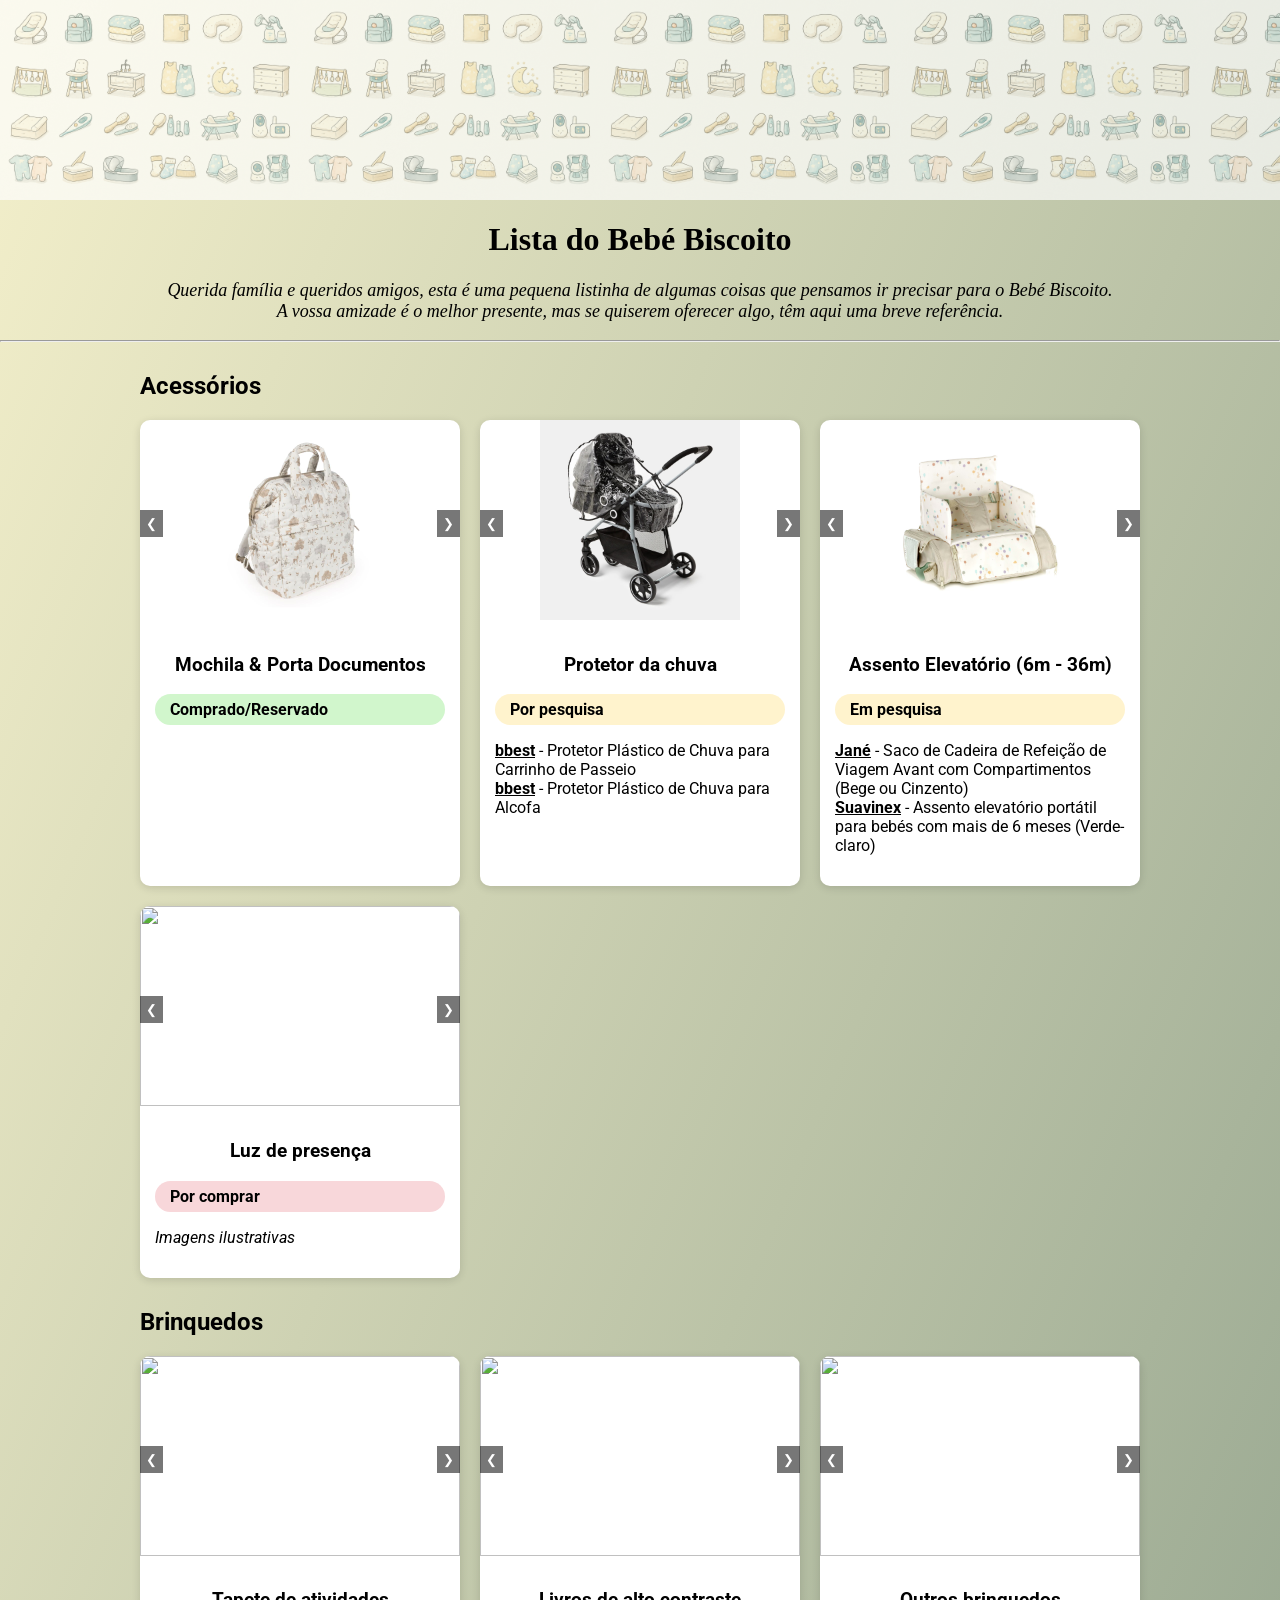
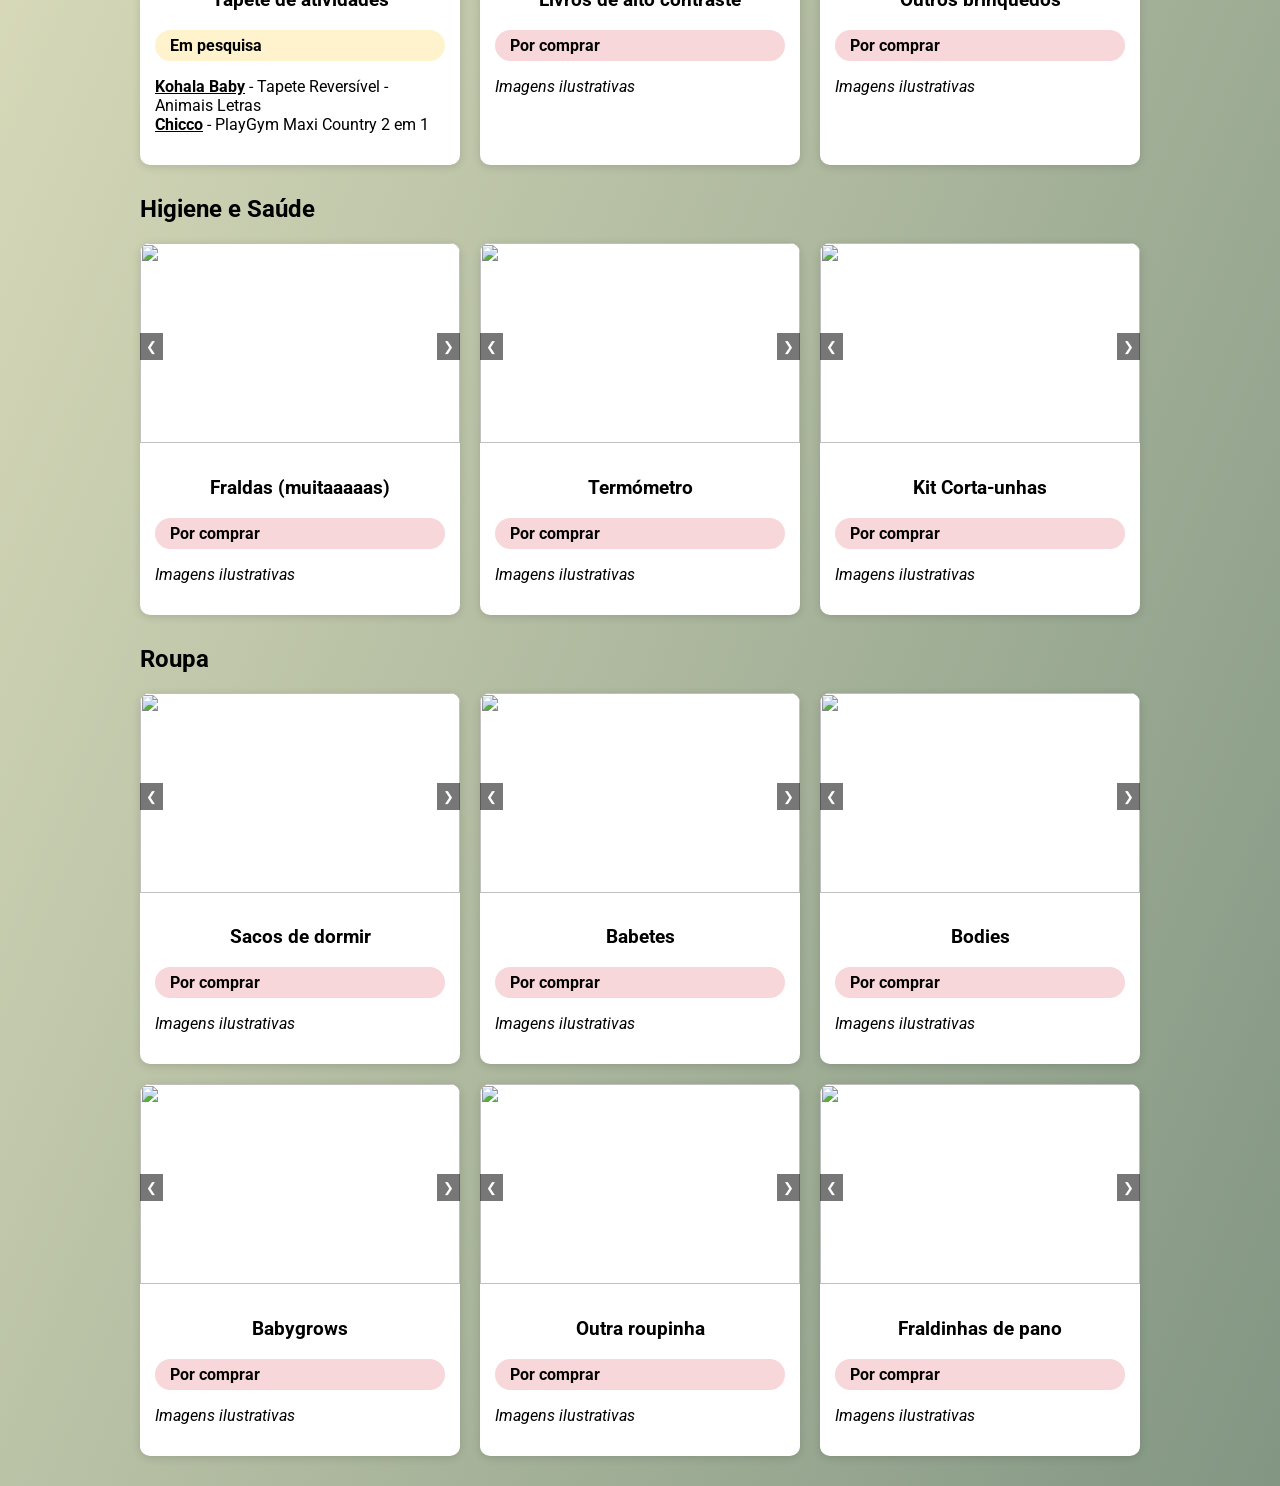
==== commit f370863c: "Major design changes" ====
--- a/index.html
+++ b/index.html
@@ -4,222 +4,52 @@
   <head>
     <meta charset="UTF-8">
     <meta name="viewport" content="width=device-width,initial-scale=1">
-    <title>Baby</title>
-    <style>
-      body {
-        font-family: Arial;
-        background: #f5f5f5;
-        margin: 20px
-      }
-
-      h1 {
-        text-align: center
-      }
-
-      .cat {
-        margin: 30px 0
-      }
-
-      .grid {
-        display: grid;
-        grid-template-columns: repeat(4, 320px);
-        justify-content: center;
-        gap: 20px;
-      }
-
-      .card {
-        background: #fff;
-        border-radius: 10px;
-        box-shadow: 0 2px 8px #0002;
-        overflow: hidden
-      }
-
-      .carousel {
-        position: relative
-      }
-
-      .carousel img {
-        display: none;
-        width: 100%;
-        height: 200px;
-        object-fit: cover
-      }
-
-      .carousel img.active {
-        display: block
-      }
-
-      .btn {
-        position: absolute;
-        top: 45%;
-        background: #0008;
-        color: #fff;
-        border: 0;
-        padding: 6px
-      }
-
-      .prev {
-        left: 0
-      }
-
-      .next {
-        right: 0
-      }
-
-      .content {
-        padding: 15px
-      }
-
-      .badge {
-        display: inline-block;
-        padding: 6px 10px;
-        border-radius: 20px;
-        font-weight: bold
-      }
-
-      @media (max-width:1400px) {
-        .grid {
-          grid-template-columns: repeat(3, 320px);
-        }
-      }
-
-      @media (max-width:1050px) {
-        .grid {
-          grid-template-columns: repeat(2, 320px);
-        }
-      }
-
-      @media (max-width:700px) {
-        .grid {
-          grid-template-columns: 320px;
-        }
-      }
-
-      .card {
-        width: 320px;
-        height: 100%;
-        display: flex;
-        flex-direction: column;
-      }
-
-      .carousel {
-        height: 200px;
-      }
-
-      .content {
-        display: flex;
-        flex-direction: column;
-        flex: 1;
-      }
-
-      .cat {
-        width: max-content;
-        margin: 30px auto;
-      }
-
-      .cat h2 {
-        width: calc(4 * 320px + 3 * 20px);
-        max-width: 100%;
-        margin: 0 auto 20px auto;
-      }
-
-      @media (max-width:1400px) {
-        .cat h2 {
-          width: calc(3 * 320px + 2 * 20px);
-        }
-      }
-
-      @media (max-width:1050px) {
-        .cat h2 {
-          width: calc(2 * 320px + 1 * 20px);
-        }
-      }
-
-      @media (max-width:700px) {
-        .cat h2 {
-          width: 320px;
-        }
-      }
-    </style>
-    <style>
-      .pesq {
-        background: #fff3cd
-      }
-
-      .comp {
-        background: #f8d7da
-      }
-
-      .na {
-        background: #d1ecf1
-      }
-    </style>
+    <link rel="stylesheet" href="style.css">
+    <link href="https://fonts.googleapis.com/css2?family=Playfair+Display:ital,wght@0,400..900;1,400..900&family=Roboto:ital,wght@0,100..900;1,100..900&display=swap" rel="stylesheet">
   </head>
 
   <body>
-    <h1>👶 Lista do Baby Biscoito</h1>
+    <header></header>
+    <h1>Lista do Bebé Biscoito</h1>
+    <p style="text-align: center; font-style: italic; font-size: large;">Querida família e queridos amigos, esta é uma pequena listinha de algumas coisas que pensamos ir precisar para o Bebé Biscoito.
+    <br/>A vossa amizade é o melhor presente, mas se quiserem oferecer algo, têm aqui uma breve referência.</p>
+    <hr/>
     <div class="cat">
       <h2>Acessórios</h2>
       <div class="grid">
         <div class="card">
-          <div class="carousel"><img class="active" src="img/baby.png"><img src="https://picsum.photos/seed/Espreguiçadeira/cadeiraevolutiva2/600/400"><button class="btn prev">❮</button><button class="btn next">❯</button></div>
+          <div class="carousel"><img class="active" src="img/mochila.jpg"><img src="img/mochila1.jpg""><button class="btn prev">❮</button><button class="btn next">❯</button></div>
           <div class="content">
-            <h3>Espreguiçadeira / cadeira evolutiva</h3>
-            <span class="badge pesq">Em pesquisa</span>
-            <p>Descrição a adicionar.</p>
+            <h3>Mochila & Porta Documentos</h3>
+            <span class="badge na">Comprado/Reservado</span>
+        
           </div>
         </div>
         <div class="card">
-          <div class="carousel"><img class="active" src="img/baby.png"><img src="https://picsum.photos/seed/MochiladoBebé2/600/400"><button class="btn prev">❮</button><button class="btn next">❯</button></div>
+          <div class="carousel"><img class="active" src="img/protetoralcofa.jpg"><img src="img/protetorcarrinho.jpg"><button class="btn prev">❮</button><button class="btn next">❯</button></div>
           <div class="content">
-            <h3>Mochila do Bebé</h3>
-            <span class="badge comp">Por comprar</span>
-            <p>Descrição a adicionar.</p>
+            <h3>Protetor da chuva</h3>
+            <span class="badge pesq">Por pesquisa</span>
+            <p><a href="https://www.elcorteingles.pt/puericultura/A51239178-protetor-plastico-de-chuva-para-carrinho-de-passeio/?parentCategoryId=5007.21290688024&color=Sin+especificar"><b>bbest</b></a> - Protetor Plástico de Chuva para Carrinho de Passeio <br/>
+            <a href="https://www.elcorteingles.pt/puericultura/A54506403-protetor-plastico-de-chuva-para-alcofa/?parentCategoryId=5007.21290688024&color=Transparente"><b>bbest</b></a> - Protetor Plástico de Chuva para Alcofa</p>
           </div>
         </div>
         <div class="card">
-          <div class="carousel"><img class="active" src="img/baby.png"><img src="https://picsum.photos/seed/Mantas2/600/400"><button class="btn prev">❮</button><button class="btn next">❯</button></div>
+          <div class="carousel"><img class="active" src="img/assentoelevatorio.jpg"><img src="img/assentoelevatorio1.jpg"><button class="btn prev">❮</button><button class="btn next">❯</button></div>
           <div class="content">
-            <h3>Mantas</h3>
-            <span class="badge comp">Por comprar</span>
-            <p>Descrição a adicionar.</p>
+            <h3>Assento Elevatório (6m - 36m)</h3>
+            <span class="badge pesq">Em pesquisa</span>
+            <p>
+              <a href="https://www.elcorteingles.pt/puericultura/A52935197-saco-de-cadeira-de-refeicao-de-viagem-avant-com-compartimentos/?stype=text_box&parentCategoryId=5007.13714949024&color=Bege"><b>Jané</b></a> - Saco de Cadeira de Refeição de Viagem Avant com Compartimentos (Bege ou Cinzento) <br/>
+              <a href="https://www.elcorteingles.pt/puericultura/A200300113-assento-elevatorio-portatil-para-bebes-com-mais-de-6-meses/?stype=text_box&color=Verde-claro"><b>Suavinex</b></a> - Assento elevatório portátil para bebés com mais de 6 meses (Verde-claro)</p>
           </div>
         </div>
         <div class="card">
-          <div class="carousel"><img class="active" src="img/baby.png"><img src="https://picsum.photos/seed/Portadocumentos2/600/400"><button class="btn prev">❮</button><button class="btn next">❯</button></div>
+          <div class="carousel"><img class="active" src="https://encrypted-tbn0.gstatic.com/images?q=tbn:ANd9GcSEWOZ1vfID_BgAsc1MWgAP22jD_653IiO9kUbcLNolkQ&s=10"><img src="https://encrypted-tbn0.gstatic.com/images?q=tbn:ANd9GcRrs81dgnDYkIrBOvf5sWWDA7tCLknjJHhvWFctRp5Irg&s=10"><button class="btn prev">❮</button><button class="btn next">❯</button></div>
           <div class="content">
-            <h3>Porta documentos</h3>
+            <h3>Luz de presença</h3>
             <span class="badge comp">Por comprar</span>
-            <p>Descrição a adicionar.</p>
-          </div>
-        </div>
-      </div>
-    </div>
-    <div class="cat">
-      <h2>Amamentação</h2>
-      <div class="grid">
-        <div class="card">
-          <div class="carousel"><img class="active" src="img/baby.png"><img src="https://picsum.photos/seed/AlmofadadeAmamentação2/600/400"><button class="btn prev">❮</button><button class="btn next">❯</button></div>
-          <div class="content">
-            <h3>Almofada de Amamentação</h3>
-            <span class="badge pesq">Em pesquisa</span>
-            <p>Descrição a adicionar.</p>
-          </div>
-        </div>
-        <div class="card">
-          <div class="carousel"><img class="active" src="img/baby.png"><img src="https://picsum.photos/seed/Bombadeleite2/600/400"><button class="btn prev">❮</button><button class="btn next">❯</button></div>
-          <div class="content">
-            <h3>Bomba de leite</h3>
-            <span class="badge na">Não urgente</span>
-            <p>Descrição a adicionar.</p>
-          </div>
-        </div>
-        <div class="card">
-          <div class="carousel"><img class="active" src="img/baby.png"><img src="https://picsum.photos/seed/Sutiãdeamamentação2/600/400"><button class="btn prev">❮</button><button class="btn next">❯</button></div>
-          <div class="content">
-            <h3>Sutiã de amamentação</h3>
-            <span class="badge na">Não urgente</span>
-            <p>Descrição a adicionar.</p>
+            <p><i>Imagens ilustrativas</i></p>
           </div>
         </div>
       </div>
@@ -228,69 +58,28 @@
       <h2>Brinquedos</h2>
       <div class="grid">
         <div class="card">
-          <div class="carousel"><img class="active" src="img/baby.png"><img src="https://picsum.photos/seed/Playgym2/600/400"><button class="btn prev">❮</button><button class="btn next">❯</button></div>
+          <div class="carousel"><img class="active" src="https://cdn.artsana.com/assets/chicco/images/00012166100000_000_01_01216610025022500_1280x1280.jpg?ts=1753263618252"><img src="https://i0.wp.com/sitiodobebe.com/wp-content/uploads/sitio-do-bebe-khoala-baby-tapete01.webp?w=700&ssl=1"><button class="btn prev">❮</button><button class="btn next">❯</button></div>
           <div class="content">
-            <h3>Play gym</h3>
+            <h3>Tapete de atividades</h3>
             <span class="badge pesq">Em pesquisa</span>
-            <p>Descrição a adicionar.</p>
-          </div>
-        </div>
-      </div>
-    </div>
-    <div class="cat">
-      <h2>Comer</h2>
-      <div class="grid">
-        <div class="card">
-          <div class="carousel"><img class="active" src="img/baby.png"><img src="https://picsum.photos/seed/CadeiradeAlimentação2/600/400"><button class="btn prev">❮</button><button class="btn next">❯</button></div>
-          <div class="content">
-            <h3>Cadeira de Alimentação</h3>
-            <span class="badge pesq">Em pesquisa</span>
-            <p>Descrição a adicionar.</p>
-          </div>
-        </div>
-      </div>
-    </div>
-    <div class="cat">
-      <h2>Dormir</h2>
-      <div class="grid">
-        <div class="card">
-          <div class="carousel"><img class="active" src="img/baby.png"><img src="https://picsum.photos/seed/Berço2/600/400"><button class="btn prev">❮</button><button class="btn next">❯</button></div>
-          <div class="content">
-            <h3>Berço</h3>
-            <span class="badge pesq">Em pesquisa</span>
-            <p>Descrição a adicionar.</p>
+            <p><a href="https://sitiodobebe.com/produto/kohala-baby-tapete-reversivel-animais-letras/"><b>Kohala Baby</b></a> - Tapete Reversível - Animais Letras<br/>
+                <a href="https://www.chicco.pt/produtos/brinquedos/brinquedos-para-dormir-e-relaxar/tapetes-e-ginasios-bebe/tapete-de-brincar-maxi-country-chic-2-em-1-8058664190379-00012166100000.html"><b>Chicco</b></a> - PlayGym Maxi Country 2 em 1</p>
           </div>
         </div>
         <div class="card">
-          <div class="carousel"><img class="active" src="img/baby.png"><img src="https://picsum.photos/seed/Next2Me2/600/400"><button class="btn prev">❮</button><button class="btn next">❯</button></div>
+          <div class="carousel"><img class="active" src="https://encrypted-tbn0.gstatic.com/images?q=tbn:ANd9GcTEpb_FpYbqq4aMI4kk9QPRka1rhypXAvMxOk8pug9mEw&s=10"><img src="https://encrypted-tbn0.gstatic.com/images?q=tbn:ANd9GcSXCMFf6Jht77pNGdyyCR1eT5yPmfyAHeLZEc478rsDNg&s"><button class="btn prev">❮</button><button class="btn next">❯</button></div>
           <div class="content">
-            <h3>Next 2 Me</h3>
-            <span class="badge pesq">Em pesquisa</span>
-            <p>Descrição a adicionar.</p>
+            <h3>Livros de alto contraste</h3>
+            <span class="badge comp">Por comprar</span>
+            <p><i>Imagens ilustrativas</i></p>
           </div>
         </div>
         <div class="card">
-          <div class="carousel"><img class="active" src="img/baby.png"><img src="https://picsum.photos/seed/Sacosdedormir2/600/400"><button class="btn prev">❮</button><button class="btn next">❯</button></div>
+          <div class="carousel"><img class="active" src="https://encrypted-tbn0.gstatic.com/images?q=tbn:ANd9GcSkxSTrgK8BDx3wiukkhI15JUVYLC8HNPVCQLSl1iyhBA&s=10"><img src="https://encrypted-tbn0.gstatic.com/images?q=tbn:ANd9GcQCGHkfvfTXostIzIbAPIjwXNnjG3g23wDOwZ2ToPUfdg&s"><button class="btn prev">❮</button><button class="btn next">❯</button></div>
           <div class="content">
-            <h3>Sacos de dormir</h3>
+            <h3>Outros brinquedos</h3>
             <span class="badge comp">Por comprar</span>
-            <p>Descrição a adicionar.</p>
-          </div>
-        </div>
-        <div class="card">
-          <div class="carousel"><img class="active" src="img/baby.png"><img src="https://picsum.photos/seed/Luzdepresença2/600/400"><button class="btn prev">❮</button><button class="btn next">❯</button></div>
-          <div class="content">
-            <h3>Luz de presença</h3>
-            <span class="badge comp">Por comprar</span>
-            <p>Descrição a adicionar.</p>
-          </div>
-        </div>
-        <div class="card">
-          <div class="carousel"><img class="active" src="img/baby.png"><img src="https://picsum.photos/seed/Mobíliadoquarto(cómoda)2/600/400"><button class="btn prev">❮</button><button class="btn next">❯</button></div>
-          <div class="content">
-            <h3>Mobília do quarto (cómoda)</h3>
-            <span class="badge comp">Por comprar</span>
-            <p>Descrição a adicionar.</p>
+            <p><i>Imagens ilustrativas</i></p>
           </div>
         </div>
       </div>
@@ -298,138 +87,87 @@
     <div class="cat">
       <h2>Higiene e Saúde</h2>
       <div class="grid">
+          <div class="card">
+          <div class="carousel"><img class="active" src="https://www.tendaatacado.com.br/dicas/wp-content/uploads/2020/09/topo-quantas-fraldas-o-bebe-usa.jpg"><img src="https://encrypted-tbn0.gstatic.com/images?q=tbn:ANd9GcQcpqX6xAy4C9kf6inuHQBcqZRqBC-pRqfk4UCOzixStg&s=10"><button class="btn prev">❮</button><button class="btn next">❯</button></div>
+          <div class="content">
+            <h3>Fraldas (muitaaaaas)</h3>
+            <span class="badge comp">Por comprar</span>
+            <p><i>Imagens ilustrativas</i></p>
+          </div>
+        </div> 
         <div class="card">
-          <div class="carousel"><img class="active" src="img/baby.png"><img src="https://picsum.photos/seed/Mudafraldas2/600/400"><button class="btn prev">❮</button><button class="btn next">❯</button></div>
+          <div class="carousel"><img class="active" src="https://wells.pt/dw/image/v2/BFLP_PRD/on/demandware.static/-/Sites-wells-master-catalog/default/dwc718acde/images/wells/858/8583377-TERMOMETROS-INFRARED-THERMOMETER-0M-CHICCO-P-01.webp?sw=774&sh=774&sm=fit&sfrm=jpg&q=90"><img src="https://picsum.photos/seed/Termómetro2/600/400"><button class="btn prev">❮</button><button class="btn next">❯</button></div>
           <div class="content">
-            <h3>Muda fraldas</h3>
+            <h3>Termómetro</h3>
             <span class="badge comp">Por comprar</span>
-            <p>Descrição a adicionar.</p>
+            <p><i>Imagens ilustrativas</i></p>
           </div>
         </div>
         <div class="card">
-          <div class="carousel"><img class="active" src="img/baby.png"><img src="https://picsum.photos/seed/Termómetro2/600/400"><button class="btn prev">❮</button><button class="btn next">❯</button></div>
+          <div class="carousel"><img class="active" src="https://wells.pt/dw/image/v2/BFLP_PRD/on/demandware.static/-/Sites-wells-master-catalog/default/dwb0413c2a/images/wells/823/8232910-HIGIENE-KIT-MANICURE-HIGIENE-BEBE-BABY-WELLS-P-01.webp?sw=774&sh=774&sm=fit&sfrm=jpg&q=90"><img src="https://wells.pt/dw/image/v2/BFLP_PRD/on/demandware.static/-/Sites-wells-master-catalog/default/dw26887ff1/images/wells/823/8232910-HIGIENE-KIT-MANICURE-HIGIENE-BEBE-BABY-WELLS-P-02.webp?sw=192&sh=192&sm=fit&sfrm=jpg&q=90"><button class="btn prev">❮</button><button class="btn next">❯</button></div>
           <div class="content">
-            <h3>Termómetro</h3>
+            <h3>Kit Corta-unhas</h3>
             <span class="badge comp">Por comprar</span>
-            <p>Descrição a adicionar.</p>
+            <p><i>Imagens ilustrativas</i></p>
           </div>
         </div>
-        <div class="card">
-          <div class="carousel"><img class="active" src="img/baby.png"><img src="https://picsum.photos/seed/Escova2/600/400"><button class="btn prev">❮</button><button class="btn next">❯</button></div>
-          <div class="content">
-            <h3>Escova</h3>
-            <span class="badge comp">Por comprar</span>
-            <p>Descrição a adicionar.</p>
-          </div>
-        </div>
-        <div class="card">
-          <div class="carousel"><img class="active" src="img/baby.png"><img src="https://picsum.photos/seed/Kitcorta-unhas2/600/400"><button class="btn prev">❮</button><button class="btn next">❯</button></div>
-          <div class="content">
-            <h3>Kit corta-unhas</h3>
-            <span class="badge comp">Por comprar</span>
-            <p>Descrição a adicionar.</p>
-          </div>
-        </div>
-        <div class="card">
-          <div class="carousel"><img class="active" src="img/baby.png"><img src="https://picsum.photos/seed/Banheira+suporterecém-nascido2/600/400"><button class="btn prev">❮</button><button class="btn next">❯</button></div>
-          <div class="content">
-            <h3>Banheira + suporte recém-nascido</h3>
-            <span class="badge pesq">Em pesquisa</span>
-            <p>Descrição a adicionar.</p>
-          </div>
-        </div>
+
       </div>
     </div>
     <div class="cat">
       <h2>Roupa</h2>
       <div class="grid">
         <div class="card">
-          <div class="carousel"><img class="active" src="img/baby.png"><img src="https://picsum.photos/seed/Babetes2/600/400"><button class="btn prev">❮</button><button class="btn next">❯</button></div>
+          <div class="carousel"><img class="active" src="https://static.kiabi.pt/images/saco-de-dormir-quente-com-mangas-removiveis---tog-25-bege-dsn09_1_hd1.jpg?width=500"><img src="https://www.kiabi.es/images/saco-de-dormir-calido-con-mangas-extraibles---tog-2-blanco-azy34_3_hd5.jpg"><button class="btn prev">❮</button><button class="btn next">❯</button></div>
+          <div class="content">
+            <h3>Sacos de dormir</h3>
+            <span class="badge comp">Por comprar</span>
+            <p><i>Imagens ilustrativas</i></p>
+          </div>
+        </div>
+        <div class="card">
+          <div class="carousel"><img class="active" src="https://encrypted-tbn0.gstatic.com/images?q=tbn:ANd9GcRs_siPJndtpzoT_qaXaRPmt3DhcgMUVCVOqBbR6MGiBw&s=10"><img src="https://encrypted-tbn0.gstatic.com/images?q=tbn:ANd9GcS2bxwsFvJfjDMtRJD9fpqngD79Y_4P80zncuxZmcN4TA&s=10"><button class="btn prev">❮</button><button class="btn next">❯</button></div>
           <div class="content">
             <h3>Babetes</h3>
             <span class="badge comp">Por comprar</span>
-            <p>Descrição a adicionar.</p>
+            <p><i>Imagens ilustrativas</i></p>
           </div>
         </div>
         <div class="card">
-          <div class="carousel"><img class="active" src="img/baby.png"><img src="https://picsum.photos/seed/Meias2/600/400"><button class="btn prev">❮</button><button class="btn next">❯</button></div>
+          <div class="carousel"><img class="active" src="https://www.vertbaudet.pt/fstrz/r/s/media.vertbaudet.pt/Pictures/vertbaudet/1120787/lote-de-5-bodies-de-mangas-curtas-floridos.jpg?width=800"><img src="https://www.vertbaudet.pt/fstrz/r/s/media.vertbaudet.pt/Pictures/vertbaudet/1120949/lote-de-bodies-de-mangas-compridas-cereja.jpg?width=800"><button class="btn prev">❮</button><button class="btn next">❯</button></div>
           <div class="content">
-            <h3>Meias</h3>
+            <h3>Bodies</h3>
             <span class="badge comp">Por comprar</span>
-            <p>Descrição a adicionar.</p>
+            <p><i>Imagens ilustrativas</i></p>
           </div>
         </div>
         <div class="card">
-          <div class="carousel"><img class="active" src="img/baby.png"><img src="https://picsum.photos/seed/Gorros2/600/400"><button class="btn prev">❮</button><button class="btn next">❯</button></div>
+          <div class="carousel"><img class="active" src="https://www.vertbaudet.pt/fstrz/r/s/media.vertbaudet.pt/Pictures/vertbaudet/1348728/lote-de-2-babygrows-vertbaudet-para-bebe.jpg?width=800"><img src="https://www.vertbaudet.pt/fstrz/r/s/media.vertbaudet.pt/Pictures/vertbaudet/1371073/lote-de-2-babygrows-vertbaudet-para-bebe.jpg?width=800"><button class="btn prev">❮</button><button class="btn next">❯</button></div>
           <div class="content">
-            <h3>Gorros</h3>
+            <h3>Babygrows</h3>
             <span class="badge comp">Por comprar</span>
-            <p>Descrição a adicionar.</p>
+            <p><i>Imagens ilustrativas</i></p>
           </div>
         </div>
         <div class="card">
-          <div class="carousel"><img class="active" src="img/baby.png"><img src="https://picsum.photos/seed/Babygrows2/600/400"><button class="btn prev">❮</button><button class="btn next">❯</button></div>
+          <div class="carousel"><img class="active" src="https://www.vertbaudet.pt/fstrz/r/s/media.vertbaudet.pt/Pictures/vertbaudet/531914/conjunto-disney-winnie-the-pooh-para-bebe-com-t-shirt-tunisina-calcoes.jpg?width=800"><img src="https://media.vertbaudet.pt/Pictures/vertbaudet/257491/conjunto-de-3-pecas-em-ponto-de-liga-para-recem-nascido.jpg?width=457?width=1320"><button class="btn prev">❮</button><button class="btn next">❯</button></div>
           <div class="content">
-            <h3>Babygrows</h3>
+            <h3>Outra roupinha</h3>
             <span class="badge comp">Por comprar</span>
-            <p>Descrição a adicionar.</p>
+            <p><i>Imagens ilustrativas</i></p>
           </div>
         </div>
         <div class="card">
-          <div class="carousel"><img class="active" src="img/baby.png"><img src="https://picsum.photos/seed/Fraldinhasdepano2/600/400"><button class="btn prev">❮</button><button class="btn next">❯</button></div>
+          <div class="carousel"><img class="active" src="https://www.vertbaudet.pt/fstrz/r/s/media.vertbaudet.pt/Pictures/vertbaudet/116423/lote-de-3-fraldas-agua-salgada.jpg?width=800"><img src="https://www.vertbaudet.pt/fstrz/r/s/media.vertbaudet.pt/Pictures/vertbaudet/692778/lote-de-3-fraldas-em-gaze-de-algodao-minisaurus.jpg?width=800"><button class="btn prev">❮</button><button class="btn next">❯</button></div>
           <div class="content">
             <h3>Fraldinhas de pano</h3>
             <span class="badge comp">Por comprar</span>
-            <p>Descrição a adicionar.</p>
+            <p><i>Imagens ilustrativas</i></p>
           </div>
         </div>
       </div>
     </div>
-    <div class="cat">
-      <h2>Transporte e segurança</h2>
-      <div class="grid">
-        <div class="card">
-          <div class="carousel"><img class="active" src="img/baby.png"><img src="https://picsum.photos/seed/Carrinho2/600/400"><button class="btn prev">❮</button><button class="btn next">❯</button></div>
-          <div class="content">
-            <h3>Carrinho</h3>
-            <span class="badge pesq">Em pesquisa</span>
-            <p>Descrição a adicionar.</p>
-          </div>
-        </div>
-        <div class="card">
-          <div class="carousel"><img class="active" src="img/baby.png"><img src="https://picsum.photos/seed/Alcofa2/600/400"><button class="btn prev">❮</button><button class="btn next">❯</button></div>
-          <div class="content">
-            <h3>Alcofa</h3>
-            <span class="badge pesq">Em pesquisa</span>
-            <p>Descrição a adicionar.</p>
-          </div>
-        </div>
-        <div class="card">
-          <div class="carousel"><img class="active" src="img/baby.png"><img src="https://picsum.photos/seed/CadeiraAuto2/600/400"><button class="btn prev">❮</button><button class="btn next">❯</button></div>
-          <div class="content">
-            <h3>Cadeira Auto</h3>
-            <span class="badge pesq">Em pesquisa</span>
-            <p>Descrição a adicionar.</p>
-          </div>
-        </div>
-        <div class="card">
-          <div class="carousel"><img class="active" src="img/baby.png"><img src="https://picsum.photos/seed/Marsúpio2/600/400"><button class="btn prev">❮</button><button class="btn next">❯</button></div>
-          <div class="content">
-            <h3>Marsúpio</h3>
-            <span class="badge na">Não urgente</span>
-            <p>Descrição a adicionar.</p>
-          </div>
-        </div>
-        <div class="card">
-          <div class="carousel"><img class="active" src="img/baby.png"><img src="https://picsum.photos/seed/Intercomunicador2/600/400"><button class="btn prev">❮</button><button class="btn next">❯</button></div>
-          <div class="content">
-            <h3>Intercomunicador</h3>
-            <span class="badge comp">Por comprar</span>
-            <p>Descrição a adicionar.</p>
-          </div>
-        </div>
-      </div>
-    </div>
+    <footer></footer>
     <script>
       document.querySelectorAll(".carousel").forEach(c => {
         let i = 0,
--- a/style.css
+++ b/style.css
@@ -0,0 +1,174 @@
+       .pesq {
+        background: #fff3cd
+      }
+
+      .comp {
+        background: #f8d7da
+      }
+
+      .na {
+        background: #d1f6cc
+      }
+
+ body {
+    
+    margin: 0px;
+    padding: 0px;
+    background: linear-gradient(to bottom right, #F4F0CB, #829683);
+    }
+
+header {
+  font: PlayfairDisplay;
+  background-image: url(img/babyitems.png);
+  background-size: contain;
+  opacity: 70%;
+  height: 200px;
+}
+
+div {
+        font-family: Roboto;
+}
+
+
+      h1 {
+        text-align: center
+      }
+
+      h3 {
+        text-align: center;
+      }
+
+      .cat {
+        margin: 30px 0
+      }
+
+
+      .grid {
+        display: grid;
+        grid-template-columns: repeat(4, 320px);
+        justify-content: center;
+        gap: 20px;
+      }
+
+      .card {
+        background: #fff;
+        border-radius: 10px;
+        box-shadow: 0 2px 8px #0002;
+        overflow: hidden
+      }
+
+      .carousel {
+        position: relative
+      }
+
+      .carousel img {
+        display: none;
+        width: 100%;
+        height: 200px;
+        object-fit: contain;
+      }
+
+      .carousel img.active {
+        display: block
+      }
+
+      .btn {
+        position: absolute;
+        top: 45%;
+        background: #0008;
+        color: #fff;
+        border: 0;
+        padding: 6px
+      }
+
+      .prev {
+        left: 0
+      }
+
+      .next {
+        right: 0
+      }
+
+      .content {
+        padding: 15px
+      }
+
+      .badge {
+        display: inline-block;
+        padding: 6px 5px;
+        border-radius: 20px;
+        font-weight: bold;
+        text-indent: 10px;
+      }
+
+      a {
+        color: black;
+      }
+
+      a:hover { color: #330F0A;
+
+      }
+
+      @media (max-width:1400px) {
+        .grid {
+          grid-template-columns: repeat(3, 320px);
+        }
+      }
+
+      @media (max-width:1050px) {
+        .grid {
+          grid-template-columns: repeat(2, 320px);
+        }
+      }
+
+      @media (max-width:700px) {
+        .grid {
+          grid-template-columns: 320px;
+        }
+      }
+
+      .card {
+        width: 320px;
+        height: 100%;
+        display: flex;
+        flex-direction: column;
+      }
+
+      .carousel {
+        height: 200px;
+      }
+
+      .content {
+        display: flex;
+        flex-direction: column;
+        flex: 1;
+      }
+
+      .cat {
+        width: max-content;
+        margin: 30px auto;
+      }
+
+      .cat h2 {
+        width: calc(4 * 320px + 3 * 20px);
+        max-width: 100%;
+        margin: 0 auto 20px auto;
+      }
+
+      @media (max-width:1400px) {
+        .cat h2 {
+          width: calc(3 * 320px + 2 * 20px);
+        }
+      }
+
+      @media (max-width:1050px) {
+        .cat h2 {
+          width: calc(2 * 320px + 1 * 20px);
+        }
+      }
+
+      @media (max-width:700px) {
+        .cat h2 {
+          width: 320px;
+        }
+      }
